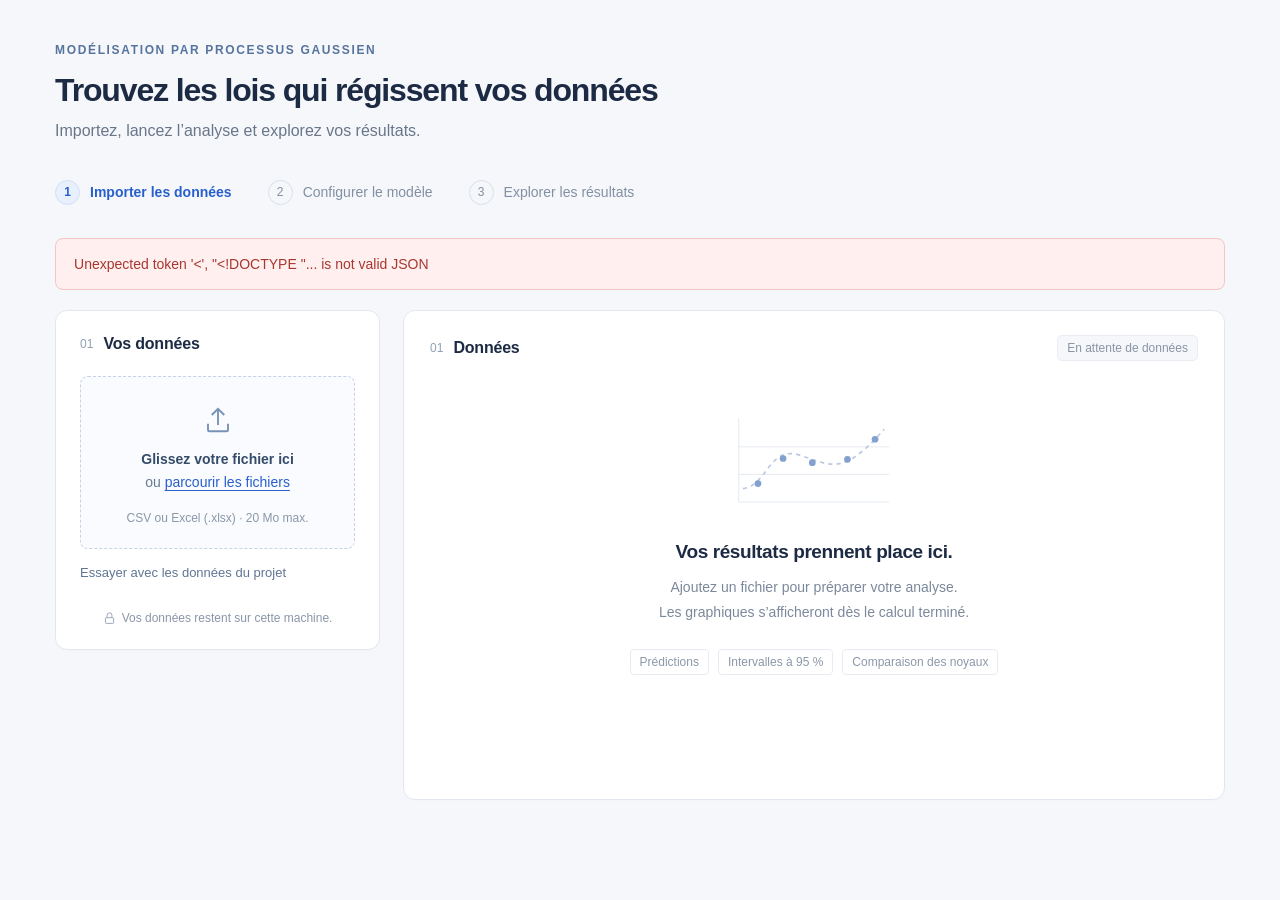
==== static/index.html @ 652231d1 "First Commit" ====
<!DOCTYPE html>
<html lang="fr">
<head>
  <meta charset="utf-8"><meta name="viewport" content="width=device-width,initial-scale=1">
  <title>Processus-Gaussiens</title>
  <meta name="description" content="Importez vos données et explorez les résultats de votre modèle par processus gaussien, en local.">
  <link rel="icon" type="image/svg+xml" href="/static/favicon.svg">
  <link rel="stylesheet" href="/static/style.css">
  <script src="/static/plotly.min.js" defer></script>
  <script src="/static/exploration.js" defer></script>
  <script src="/static/app.js" defer></script>
</head>
<body>
<main>
  <div class="page-heading"><div><p class="eyebrow">MODÉLISATION PAR PROCESSUS GAUSSIEN</p><h1>Trouvez les lois qui régissent vos données</h1><p class="intro">Importez, lancez l’analyse et explorez vos résultats.</p></div></div>
  <nav class="workflow-nav" aria-label="Étapes de l’analyse">
    <ol class="steps">
      <li class="active" id="step1"><button type="button" data-step="1" aria-current="step" aria-controls="dropzone"><span>1</span>Importer les données</button></li>
      <li id="step2"><button type="button" data-step="2" aria-controls="config" disabled><span>2</span>Configurer le modèle</button></li>
      <li id="step3"><button type="button" data-step="3" aria-controls="results" disabled><span>3</span>Explorer les résultats</button></li>
    </ol>
    <button id="new-model" class="secondary-button" type="button" hidden>Nouveau modèle</button>
  </nav>
  <div id="error" class="error" role="alert" hidden></div>
  <div class="workspace">
    <aside id="input-panel" class="panel input-panel">
      <div class="section-heading"><span class="section-number">01</span><h2>Vos données</h2></div>
      <label class="dropzone" id="dropzone" for="file-input"><svg width="30" height="30" viewBox="0 0 24 24" fill="none" stroke="currentColor" stroke-width="1.5" aria-hidden="true"><path d="M12 16V3m-5 5 5-5 5 5M4 15v5a1 1 0 0 0 1 1h14a1 1 0 0 0 1-1v-5"/></svg><strong>Glissez votre fichier ici</strong><span>ou <u>parcourir les fichiers</u></span><small>CSV ou Excel (.xlsx) · 20 Mo max.</small><input id="file-input" type="file" accept=".csv,.xlsx" aria-label="Choisir un fichier CSV ou Excel"></label>
      <button class="example-button" id="example">Essayer avec les données du projet</button>
      <div id="file-summary" class="file-summary" hidden><div class="file-icon">CSV</div><div><strong id="file-name"></strong><small id="file-meta"></small></div><button id="clear-file" class="icon-button" aria-label="Retirer le fichier">×</button></div>
      <div id="config" hidden>
        <div class="divider"></div><div class="section-heading"><span class="section-number">02</span><h2>Votre modèle</h2></div>
        <label class="field-label" for="target">Variable à prédire</label><select id="target"></select>
        <fieldset class="features-field"><legend>Variables d’entrée</legend><div id="features" class="features"></div></fieldset>
        <p id="data-note" class="note"></p>
        <details class="settings"><summary>Réglages de l’analyse <span>+</span></summary><div class="settings-body"><label class="field-label" for="quality">Recherche des noyaux</label><select id="quality"><option value="standard">Complète · paramètres du notebook</option><option value="quick">Rapide · première exploration</option></select><p class="note" id="quality-note">Validation croisée : 5 plis · 2 relances par pli, 10 à l’ajustement final.</p><label class="field-label" for="device">Calcul sur</label><select id="device"><option value="cpu">Processeur (CPU)</option><option value="cuda" disabled>Carte graphique (CUDA indisponible)</option></select><p class="note">80 % des configurations pour l’apprentissage, 20 % pour le test.</p></div></details>
      </div>
      <button id="run" class="primary-button" disabled><svg width="16" height="16" viewBox="0 0 16 16" aria-hidden="true"><path d="m5 3 8 5-8 5Z" fill="currentColor"/></svg>Lancer l’analyse</button>
      <p class="privacy"><svg width="13" height="13" viewBox="0 0 16 16" fill="none" stroke="currentColor" aria-hidden="true"><rect x="3" y="7" width="10" height="7" rx="1"/><path d="M5 7V4a3 3 0 0 1 6 0v3"/></svg>Vos données restent sur cette machine.</p>
    </aside>
    <section class="panel results-panel" aria-label="Espace de résultats">
      <div class="results-heading"><div class="section-heading"><span id="panel-number" class="section-number">01</span><h2 id="panel-title">Données</h2></div><span id="result-state" class="status-tag">En attente de données</span></div>
      <div id="empty" class="empty-state"><div class="empty-chart" aria-hidden="true"><svg viewBox="0 0 220 130" fill="none"><path d="M20 10v100h180M20 77h180M20 44h180" stroke="#dce3ed"/><path d="M25 94C54 91 56 42 93 54S144 80 194 23" stroke="#a9bdda" stroke-width="2" stroke-dasharray="5 5"/><circle cx="43" cy="88" r="4" fill="#648ac2"/><circle cx="73" cy="58" r="4" fill="#648ac2"/><circle cx="108" cy="63" r="4" fill="#648ac2"/><circle cx="150" cy="59" r="4" fill="#648ac2"/><circle cx="183" cy="35" r="4" fill="#648ac2"/></svg></div><h3>Vos résultats prennent place ici.</h3><p>Ajoutez un fichier pour préparer votre analyse.<br>Les graphiques s’afficheront dès le calcul terminé.</p><div class="empty-tags"><span>Prédictions</span><span>Intervalles à 95 %</span><span>Comparaison des noyaux</span></div></div>
      <div id="preview" hidden>
        <div class="preview-heading"><h3>Vos données</h3><span id="preview-count"></span></div>
        <div class="tabs" role="tablist" aria-label="Explorer les entrées">
          <button type="button" role="tab" id="input-table-tab" aria-controls="input-table-panel" aria-selected="true" data-input-tab="table">Tableau</button>
          <button type="button" role="tab" id="input-matrix-tab" aria-controls="input-matrix-panel" aria-selected="false" tabindex="-1" data-input-tab="matrix">Matrice des entrées</button>
        </div>
        <div id="input-table-panel" role="tabpanel" aria-labelledby="input-table-tab">
          <p class="note">Faites défiler pour consulter toutes les lignes.</p>
          <div id="data-scroll" class="table-scroll data-scroll" tabindex="0" role="region" aria-label="Toutes les lignes du fichier"><table id="preview-table"></table></div>
        </div>
        <div id="input-matrix-panel" role="tabpanel" aria-labelledby="input-matrix-tab" hidden>
          <p class="note">Chaque case trace la variable de la ligne en fonction de celle de la colonne. Sur la diagonale : distribution, moyenne et variance (division par N). Les valeurs manquantes sont ignorées par case.</p>
          <div id="input-matrix" class="matrix-scroll" tabindex="0" role="region" aria-label="Matrice des variables d’entrée"></div>
        </div>
      </div>
      <div id="progress-view" class="progress-view" hidden aria-live="polite"><h3 id="progress-title">Préparation de l’analyse…</h3><p id="progress-detail">Le calcul s’exécute sur votre machine.</p><progress id="progress" max="100" value="0"></progress><div class="progress-meta"><span id="progress-percent">0 %</span><span id="elapsed">0 s</span></div><p class="note">La recherche complète peut prendre plusieurs minutes.</p></div>
      <div id="results" hidden><div class="metrics" id="metrics"></div><div class="result-context"><span id="best-kernel"></span><a id="download" class="text-link">Exporter les prédictions (.csv)</a></div><section class="prediction-card" aria-labelledby="prediction-title">
          <h3 id="prediction-title">Prédire un nouveau point</h3>
          <p class="note">Saisissez vos entrées. Le modèle déjà entraîné calcule la valeur prédite et son intervalle à 95 %.</p>
          <form id="prediction-form"><div id="prediction-inputs" class="prediction-inputs"></div><button class="primary-button" id="predict-button" type="submit">Calculer la prédiction</button></form>
          <p id="prediction-error" class="error" role="alert" hidden></p>
          <div id="prediction-output" class="prediction-output" role="status" aria-live="polite" hidden></div>
        </section>
        <div class="tabs" role="tablist" aria-label="Graphiques"><button role="tab" id="tab-parity" aria-controls="chart-panel" aria-selected="true" data-tab="parity">Prédictions</button><button role="tab" id="tab-slices" aria-controls="chart-panel" aria-selected="false" tabindex="-1" data-tab="slices">Coupes 1D</button><button role="tab" id="tab-data" aria-controls="chart-panel" aria-selected="false" tabindex="-1" data-tab="data">Données</button><button role="tab" id="tab-matrix" aria-controls="chart-panel" aria-selected="false" tabindex="-1" data-tab="matrix">Matrice des entrées</button><button role="tab" id="tab-kernels" aria-controls="chart-panel" aria-selected="false" tabindex="-1" data-tab="kernels">Noyaux</button></div><div id="chart-panel" role="tabpanel" aria-labelledby="tab-parity"><div class="chart-heading"><div><h3 id="chart-title"></h3><p id="chart-description"></p></div><select id="slice-variable" aria-label="Variable de la coupe" hidden></select></div><div id="chart"></div><div id="result-matrix" class="matrix-scroll" tabindex="0" role="region" aria-label="Matrice des entrées du modèle" hidden></div><div id="kernel-table" class="table-scroll" hidden></div></div><details id="warnings" class="warnings" hidden><summary></summary><ul></ul></details><p id="analysis-info" class="analysis-info"></p></div>
    </section>
  </div>
</main>
</body>
</html>
---- static/style.css ----
:root{font-family:Inter,-apple-system,BlinkMacSystemFont,"Segoe UI",sans-serif;color:#1c2b43;background:#f5f7fa;font-size:16px;font-synthesis:none;--blue:#285fcd;--muted:#68768a;--border:#e2e7ef}*{box-sizing:border-box}body{margin:0}button,select,input{font:inherit}button,a,select,label.dropzone{ -webkit-tap-highlight-color:transparent}button{cursor:pointer}button:disabled{cursor:not-allowed}a{color:inherit}button:focus-visible,a:focus-visible,select:focus-visible,summary:focus-visible,.dropzone:focus-within{outline:3px solid #90b5ff;outline-offset:4px}[hidden]{display:none!important}main{max-width:1510px;padding:43px 4.3% 0;margin:0 auto}.page-heading{display:flex;align-items:center;justify-content:space-between}.eyebrow{font-size:11px;letter-spacing:1.65px;font-weight:700;color:#56749e;margin:0 0 13px}h1{font-size:32px;line-height:1.25;letter-spacing:-1.15px;font-weight:620;margin:0 0 12px}.intro{margin:0;color:var(--muted);font-size:15px}.steps{display:flex;list-style:none;padding:0;margin:32px 0 26px;gap:36px}.steps li{display:flex;align-items:center;gap:10px;font-size:14px;color:#8290a3}.steps button>span{border:1px solid #d9e0ea;border-radius:50%;width:25px;height:25px;display:grid;place-items:center;font-size:12px}.steps li.active{color:#285fcd;font-weight:600}.steps li.active button>span{background:#e8effd;border-color:#d2dff9}.steps li.done{color:#475a75}.steps li.done button>span{background:#e9eef5}.workspace{display:grid;grid-template-columns:325px minmax(0,1fr);gap:23px;align-items:start}.panel{background:white;border:1px solid var(--border);border-radius:12px;box-shadow:0 3px 7px #132a4b02}.input-panel{padding:24px}.section-heading{display:flex;align-items:center;gap:10px}.section-number{font-size:11px;color:#91a0b5;font-weight:500}.section-heading h2{font-size:16px;font-weight:650;margin:0;letter-spacing:-.2px}.dropzone{position:relative;border:1.5px dashed #c7d3e5;background:#f9fbfe;display:flex;flex-direction:column;align-items:center;text-align:center;border-radius:8px;margin-top:23px;padding:28px 12px 23px;cursor:pointer;color:#7891b5;transition:background .15s,border-color .15s}.dropzone:hover,.dropzone.dragover{background:#edf3ff;border-color:var(--blue)}.dropzone strong{font-size:14px;color:#344b6a;margin-top:16px;font-weight:600}.dropzone>span{font-size:14px;margin-top:7px;color:#657992}.dropzone u{color:#285fcd;text-underline-offset:3px}.dropzone small{font-size:12px;color:#8a97a9;margin-top:21px}.dropzone input{position:absolute;width:1px;height:1px;opacity:0}.dropzone.disabled{pointer-events:none;opacity:.6}.example-button{background:none;border:0;color:#607695;font-size:12px;width:100%;padding:16px 0;text-align:left}.example-button span{float:right}.example-button:hover{color:var(--blue)}.primary-button{width:100%;display:flex;justify-content:center;align-items:center;gap:10px;padding:13px 10px;border:0;border-radius:7px;background:var(--blue);color:#fff;font-size:14px;font-weight:600;margin-top:17px}.primary-button:hover:not(:disabled){background:#1f4faf}.primary-button:disabled{background:#e8edf5;color:#8797ae}.privacy{display:flex;align-items:center;justify-content:center;gap:6px;font-size:11px;color:#8a96a8;margin:15px -8px 0}.results-panel{min-height:490px;overflow:hidden;padding:24px 26px}.results-heading{display:flex;justify-content:space-between;align-items:center;gap:12px}.status-tag{font-size:12px;color:#8995a6;background:#f5f7fa;border:1px solid #e9edf3;padding:5px 9px;border-radius:5px}.empty-state{padding:49px 12px 48px;text-align:center}.empty-chart{width:184px;margin:0 auto 18px;opacity:.8}.empty-chart svg{width:100%;height:auto}.empty-state h3{font-size:19px;font-weight:550;letter-spacing:-.4px;margin:0 0 12px}.empty-state p{color:#7b889b;font-size:14px;line-height:1.8;margin:0}.empty-tags{display:flex;gap:9px;justify-content:center;flex-wrap:wrap;margin-top:24px}.empty-tags span{font-size:11px;border:1px solid #e8ecf2;border-radius:4px;padding:5px 9px;color:#8b98aa}.divider{height:1px;background:var(--border);margin:20px 0}.file-summary{display:flex;align-items:center;gap:10px;border:1px solid var(--border);border-radius:7px;padding:12px;margin-top:20px}.file-icon{background:#eef3fb;font-size:10px;font-weight:700;color:#5474a6;padding:10px 6px;border-radius:5px}.file-summary>div:nth-child(2){min-width:0;flex:1}.file-summary strong{font-size:13px;display:block;overflow-wrap:anywhere}.file-summary small{font-size:11px;color:var(--muted);display:block;margin-top:5px}.icon-button{background:none;border:0;color:#8190a4;padding:5px;font-size:20px}.field-label,legend{display:block;font-size:13px;font-weight:550;margin:20px 0 9px}select{background:#fff;border:1px solid #d7dfeb;border-radius:6px;padding:10px 30px 10px 11px;color:#344762;width:100%;font-size:14px;min-width:0}.features-field{border:0;padding:0;margin:0}.features{display:flex;flex-wrap:wrap;gap:8px}.features label{border:1px solid #dce3ee;border-radius:5px;padding:7px 9px;display:flex;gap:7px;align-items:center;font-size:13px;cursor:pointer;overflow-wrap:anywhere;max-width:100%}.features label:has(input:checked){background:#f0f5ff;border-color:#c7d9fc;color:#285fcd}.features input{accent-color:var(--blue);margin:0}.note{font-size:12px;color:var(--muted);line-height:1.6}.settings{border-top:1px solid var(--border);margin-top:19px;padding-top:16px}.settings summary{cursor:pointer;font-size:13px;color:#536780;list-style:none}.settings summary span{float:right}.settings[open] summary span{transform:rotate(45deg)}.settings-body .field-label{margin-top:14px}.settings-body select{font-size:12px}.error{padding:14px 18px;margin:0 0 20px;background:#fff0ef;border:1px solid #f1c6c2;border-radius:8px;color:#a8372f;font-size:14px;line-height:1.6}.preview-heading{display:flex;justify-content:space-between;align-items:center;margin:31px 0 16px;gap:12px}h3{font-size:16px;font-weight:600;margin:0}.preview-heading span{font-size:12px;color:var(--muted)}.table-scroll{overflow:auto;max-width:100%}table{border-collapse:collapse;width:100%;font-size:13px;text-align:right;white-space:nowrap}th{font-weight:550;color:#697c96;background:#f7f9fc}th,td{padding:13px 16px;border-bottom:1px solid #e9edf3}th:first-child,td:first-child{text-align:left}.ready-note{display:flex;gap:13px;margin-top:30px;background:#f6f9fd;padding:19px;border-radius:8px}.ready-note>span{color:#316bc8}.ready-note strong{font-size:14px;font-weight:550}.ready-note p{font-size:13px;color:var(--muted);margin:7px 0 0}.progress-view{max-width:480px;margin:65px auto;text-align:center}.progress-view h3{font-size:18px}.progress-view p{color:var(--muted);font-size:14px;line-height:1.7}progress{width:100%;height:7px;border:0;border-radius:8px;background:#e9eef8;margin-top:20px;overflow:hidden}progress::-webkit-progress-bar{background:#e9eef8}progress::-webkit-progress-value{background:var(--blue)}progress::-moz-progress-bar{background:var(--blue)}.progress-meta{display:flex;justify-content:space-between;font-size:12px;color:#7b8ba1;margin-top:8px}.metrics{display:grid;grid-template-columns:repeat(3,1fr);gap:12px;margin:25px 0 18px}.metric{padding:16px;border:1px solid var(--border);border-radius:8px}.metric-label{font-size:12px;color:#6d7d94}.metric-value{font-size:27px;letter-spacing:-1px;font-weight:550;margin:9px 0 5px}.metric-sub{font-size:11px;color:#94a0b0}.result-context{display:flex;justify-content:space-between;gap:12px;align-items:center;flex-wrap:wrap;font-size:12px;color:#6d7d94;margin-bottom:24px}.text-link{color:var(--blue);font-size:12px;text-decoration:none;cursor:pointer}.text-link:hover{text-decoration:underline}.tabs{display:flex;gap:25px;border-bottom:1px solid var(--border);overflow:auto}.tabs button{border:0;background:none;color:#7b899e;font-size:13px;white-space:nowrap;padding:13px 0;border-bottom:2px solid transparent}.tabs button[aria-selected=true]{color:var(--blue);border-bottom-color:var(--blue);font-weight:600}.chart-heading{display:flex;justify-content:space-between;align-items:start;gap:15px;margin-top:24px}.chart-heading h3{font-size:15px}.chart-heading p{font-size:12px;color:var(--muted);line-height:1.6;margin:8px 0 0}.chart-heading select{width:110px}.analysis-info{font-size:11px;line-height:1.7;color:#8390a3;padding-top:14px;border-top:1px solid #edf0f5;margin-bottom:0}#chart{height:390px;margin-top:10px;width:100%}.warnings{background:#fffbf0;color:#846922;border-radius:6px;margin:10px 0;padding:12px;font-size:12px;line-height:1.6}.warnings summary{cursor:pointer}.warnings li{overflow-wrap:anywhere}.busy .config-controls{pointer-events:none}@media(min-width:1500px){main{padding-top:55px}.workspace{grid-template-columns:350px minmax(0,1fr)}.results-panel{min-height:510px}}@media(max-width:1050px){.workspace{grid-template-columns:290px minmax(0,1fr);gap:16px}.input-panel{padding:20px}.results-panel{padding:22px 20px}.metrics{gap:7px}.metric{padding:12px}.metric-value{font-size:24px}.tabs{gap:18px}}@media(max-width:760px){main{padding:28px 20px 0}h1{font-size:27px}.eyebrow{font-size:10px}.workspace{grid-template-columns:1fr}.steps{gap:16px;justify-content:space-between;margin:26px 0 22px}.steps li{font-size:11px;gap:6px;line-height:1.5}.steps button>span{flex-shrink:0;width:22px;height:22px}.results-panel{min-height:430px}.empty-state{padding:30px 0}.dropzone{padding:23px 12px}.metrics{grid-template-columns:repeat(3,minmax(0,1fr))}.metric-value{font-size:20px}.metric-label,.metric-sub{font-size:10px}.result-context{line-height:1.7}.tabs{gap:23px}.results-heading{align-items:start}.status-tag{font-size:10px}.privacy{font-size:11px}.chart-heading{flex-wrap:wrap}#chart{height:340px}.table-scroll{margin-bottom:15px}}@media(prefers-reduced-motion:reduce){*{transition:none!important;scroll-behavior:auto!important}}
/* Readable controls at desktop and mobile sizes. */
.intro{font-size:1rem}.field-label,legend,.features label,.settings summary,.tabs button,table{font-size:.875rem}.settings-body select{font-size:.875rem}.example-button,.chart-heading p,.note,.ready-note p,.preview-heading span{font-size:.8125rem}.eyebrow,.section-number,.privacy,.empty-tags span,.file-summary small,.metric-sub,.analysis-info{font-size:.75rem}.metric-label{font-size:.8125rem}.progress-view{scroll-margin-top:24px}@media(max-width:760px){.steps li{font-size:.75rem}.metric-label,.metric-sub{font-size:.75rem}.metric{padding:10px 8px}.metric-value{font-size:20px}.tabs{gap:20px}.privacy{font-size:.75rem}}
@media(max-width:760px){.tabs{gap:8px;justify-content:space-between}.tabs button{font-size:13px}}

/* Each step keeps the selected file and results until the inputs change. */
main{padding-bottom:32px}
.steps button{display:flex;align-items:center;gap:10px;min-height:40px;border:0;border-radius:6px;padding:4px 0;background:none;color:inherit;font:inherit;text-align:left}
.steps button:not(:disabled):hover{color:var(--blue)}
.steps button:not(:disabled):hover>span{border-color:var(--blue)}
.steps button:disabled{cursor:default}
#dropzone,#config,#results{scroll-margin:24px}
@media(max-width:760px){.steps{gap:12px}.steps li{min-width:0}.steps button{gap:6px}.steps button>span{flex-shrink:0}}
/* Keep the browser from shifting the page when an analysis panel changes. */
body{overflow-anchor:none}
.data-scroll{height:390px;overscroll-behavior:contain;border:1px solid var(--border);border-radius:7px;overflow-anchor:none}
#preview-table{table-layout:fixed;width:100%;font-size:14px}
#preview-table th,#preview-table td{height:40px;padding:0 14px;line-height:20px;overflow:hidden;text-overflow:ellipsis;white-space:nowrap}
#preview-table th{position:sticky;top:0;z-index:1;background:#f1f5fb}
#preview-table .table-spacer{padding:0;border:0;line-height:0}
.matrix-scroll{max-height:660px;overflow:auto;overscroll-behavior:contain;margin-top:16px;overflow-anchor:none}
.matrix-grid{display:grid;gap:12px;padding:2px 2px 12px}
.matrix-cell{min-width:0;border:1px solid var(--border);border-radius:8px;background:white;overflow:hidden}
.matrix-cell h4{font-size:14px;font-weight:600;margin:14px 12px 0;overflow-wrap:anywhere}
.matrix-stats{font-size:12px;color:var(--muted);line-height:1.6;margin:6px 12px;min-height:40px}
.matrix-plot{height:200px;width:100%}
.prediction-card{border:1px solid var(--border);border-radius:9px;background:#f8faff;padding:20px;margin:8px 0 24px}
.prediction-card h3{font-size:16px}.prediction-card .note{margin:8px 0 16px}
.prediction-inputs{display:grid;grid-template-columns:repeat(auto-fit,minmax(140px,1fr));gap:14px}
.prediction-inputs label{display:block;font-size:14px;font-weight:550;margin:0 0 7px;overflow-wrap:anywhere}
.prediction-inputs input{width:100%;min-width:0;background:white;border:1px solid #d7dfeb;border-radius:6px;padding:10px 12px;font-size:16px;color:#344762}
.prediction-inputs small{display:block;font-size:12px;color:var(--muted);line-height:1.5;margin-top:6px}
.prediction-card .primary-button{width:auto;padding:11px 18px}
.prediction-output{margin-top:18px;padding-top:18px;border-top:1px solid #dce6f6}
.prediction-output strong{font-size:21px;font-weight:600;color:#245ccb}
.prediction-output p{font-size:14px;line-height:1.6;margin:8px 0 0}.prediction-output .extrapolation{color:#83651d}
.prediction-card .error{margin:15px 0 0}.tabs{gap:20px}input:focus-visible{outline:3px solid #90b5ff;outline-offset:2px}
@media(max-width:760px){.prediction-inputs{grid-template-columns:1fr}.prediction-card{padding:16px}.prediction-card .primary-button{width:100%}.matrix-scroll{max-height:580px}.tabs{gap:16px;justify-content:flex-start}}

/* The results use the full workspace; configuration remains available in its tab. */
.workspace.results-mode{grid-template-columns:minmax(0,1fr)}
.workflow-nav{display:flex;align-items:center;justify-content:space-between;gap:24px;margin:32px 0 26px}
.workflow-nav .steps{margin:0;flex-wrap:wrap}
.secondary-button{border:1px solid #c8d6ea;border-radius:7px;background:white;color:#365782;padding:11px 16px;font-size:14px;font-weight:550;white-space:nowrap}
.secondary-button:hover:not(:disabled){background:#edf3ff;border-color:#9bb7df}
.secondary-button:disabled{opacity:.55}
.matrix-grid{gap:16px}
.matrix-plot{height:290px}
.matrix-cell h4{font-size:15px;margin:16px 16px 0}
.matrix-stats{font-size:13px;margin:8px 16px;min-height:42px}
#result-matrix{max-height:none;overscroll-behavior:auto}
#input-matrix{max-height:820px}
@media(max-width:760px){.workflow-nav{align-items:flex-start;gap:14px;flex-wrap:wrap;margin:26px 0 22px}.workflow-nav .steps{gap:12px;flex:1}.secondary-button{font-size:13px}.workspace.results-mode .results-panel{padding:22px 16px}}

/* After training, show a pair of explicit view buttons instead of numbered steps. */
.workflow-nav.model-navigation .steps{gap:6px;padding:6px;border:1px solid #d5dfed;border-radius:12px;background:#eaf0f8}
.model-navigation .steps li{color:#405a7b;font-weight:550}
.model-navigation .steps button{justify-content:center;min-height:44px;padding:11px 20px;background:#fff;border:1px solid #c8d6e8;border-radius:7px;font-size:14px;font-weight:550}
.model-navigation .steps button:not(:disabled):hover{background:#f3f7ff;border-color:#91afd9;color:#245ccb}
.model-navigation .steps button[aria-pressed=true]{background:#285fcd;border-color:#285fcd;color:#fff;box-shadow:0 2px 4px #214caa20}
.model-navigation .steps button[aria-pressed=true]:not(:disabled):hover{background:#214fae;border-color:#214fae;color:#fff}
.model-navigation .steps button:disabled{opacity:.6;cursor:not-allowed}
.model-navigation .steps button:focus-visible{outline-offset:2px}
@media(max-width:760px){.workflow-nav.model-navigation .steps{display:grid;grid-template-columns:1fr 1fr;flex:1 0 100%;gap:6px}.model-navigation .steps li{display:block}.model-navigation .steps button{width:100%;height:100%;padding:11px 10px;font-size:14px}}
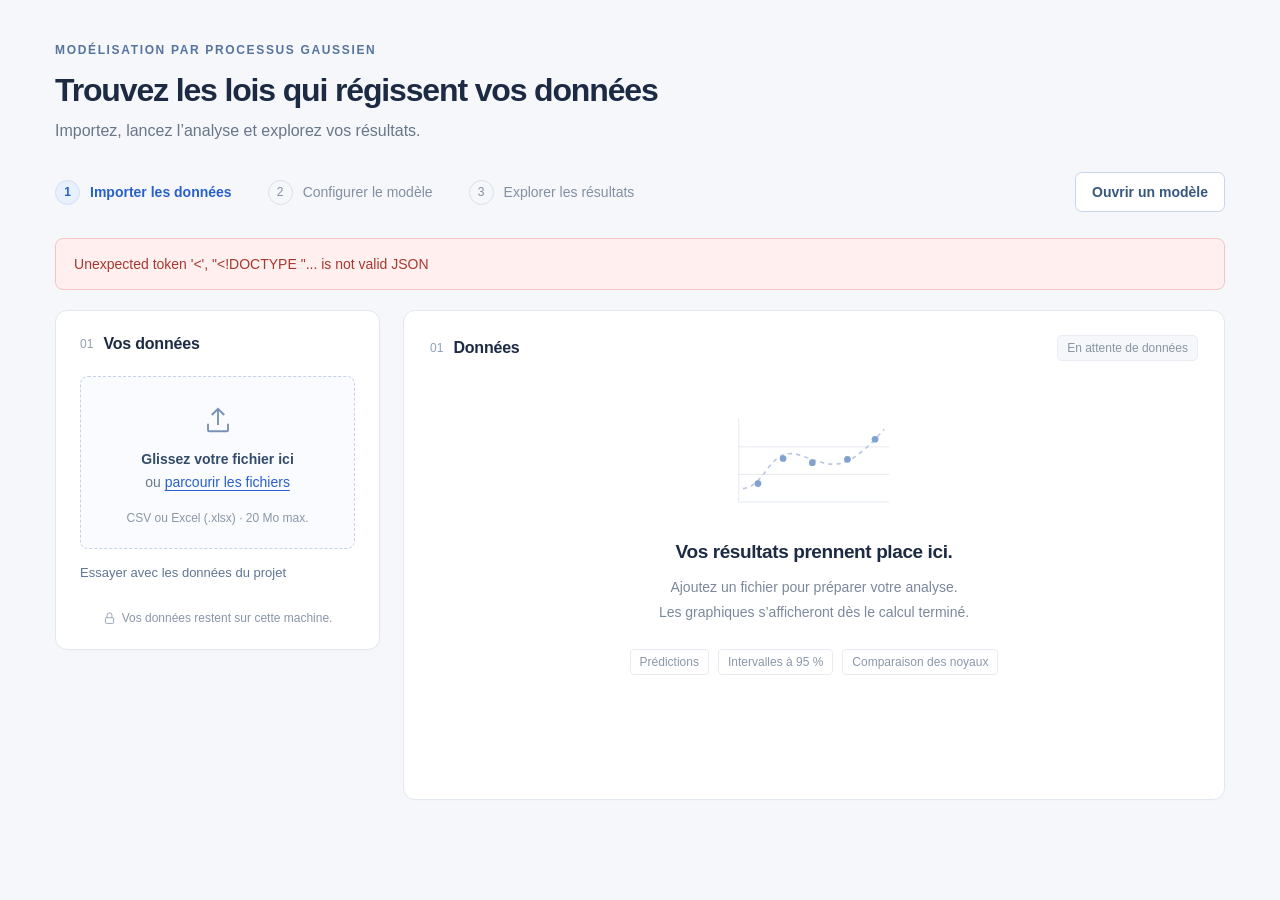
==== commit 63458f29: "." ====
--- a/static/index.html
+++ b/static/index.html
@@ -9,6 +9,7 @@
   <script src="/static/plotly.min.js" defer></script>
   <script src="/static/exploration.js" defer></script>
   <script src="/static/app.js" defer></script>
+  <script src="/static/transfers.js" defer></script>
 </head>
 <body>
 <main>
@@ -19,8 +20,9 @@
       <li id="step2"><button type="button" data-step="2" aria-controls="config" disabled><span>2</span>Configurer le modèle</button></li>
       <li id="step3"><button type="button" data-step="3" aria-controls="results" disabled><span>3</span>Explorer les résultats</button></li>
     </ol>
-    <button id="new-model" class="secondary-button" type="button" hidden>Nouveau modèle</button>
+    <div class="model-actions"><button id="open-model" class="secondary-button" type="button">Ouvrir un modèle</button><input id="model-input" type="file" accept=".gpmodel" hidden aria-label="Choisir un modèle sauvegardé"><button id="save-model" class="secondary-button" type="button" hidden>Sauvegarder le modèle</button><button id="new-model" class="secondary-button" type="button" hidden>Nouveau modèle</button></div>
   </nav>
+  <p id="transfer-status" class="transfer-status" role="status" aria-live="polite" hidden></p>
   <div id="error" class="error" role="alert" hidden></div>
   <div class="workspace">
     <aside id="input-panel" class="panel input-panel">
@@ -53,6 +55,7 @@
         </div>
         <div id="input-matrix-panel" role="tabpanel" aria-labelledby="input-matrix-tab" hidden>
           <p class="note">Chaque case trace la variable de la ligne en fonction de celle de la colonne. Sur la diagonale : distribution, moyenne et variance (division par N). Les valeurs manquantes sont ignorées par case.</p>
+          <button id="input-matrix-pdf" class="secondary-button" type="button">Exporter la matrice en PDF</button>
           <div id="input-matrix" class="matrix-scroll" tabindex="0" role="region" aria-label="Matrice des variables d’entrée"></div>
         </div>
       </div>
@@ -64,7 +67,7 @@
           <p id="prediction-error" class="error" role="alert" hidden></p>
           <div id="prediction-output" class="prediction-output" role="status" aria-live="polite" hidden></div>
         </section>
-        <div class="tabs" role="tablist" aria-label="Graphiques"><button role="tab" id="tab-parity" aria-controls="chart-panel" aria-selected="true" data-tab="parity">Prédictions</button><button role="tab" id="tab-slices" aria-controls="chart-panel" aria-selected="false" tabindex="-1" data-tab="slices">Coupes 1D</button><button role="tab" id="tab-data" aria-controls="chart-panel" aria-selected="false" tabindex="-1" data-tab="data">Données</button><button role="tab" id="tab-matrix" aria-controls="chart-panel" aria-selected="false" tabindex="-1" data-tab="matrix">Matrice des entrées</button><button role="tab" id="tab-kernels" aria-controls="chart-panel" aria-selected="false" tabindex="-1" data-tab="kernels">Noyaux</button></div><div id="chart-panel" role="tabpanel" aria-labelledby="tab-parity"><div class="chart-heading"><div><h3 id="chart-title"></h3><p id="chart-description"></p></div><select id="slice-variable" aria-label="Variable de la coupe" hidden></select></div><div id="chart"></div><div id="result-matrix" class="matrix-scroll" tabindex="0" role="region" aria-label="Matrice des entrées du modèle" hidden></div><div id="kernel-table" class="table-scroll" hidden></div></div><details id="warnings" class="warnings" hidden><summary></summary><ul></ul></details><p id="analysis-info" class="analysis-info"></p></div>
+        <div class="tabs" role="tablist" aria-label="Graphiques"><button role="tab" id="tab-parity" aria-controls="chart-panel" aria-selected="true" data-tab="parity">Prédictions</button><button role="tab" id="tab-slices" aria-controls="chart-panel" aria-selected="false" tabindex="-1" data-tab="slices">Coupes 1D</button><button role="tab" id="tab-data" aria-controls="chart-panel" aria-selected="false" tabindex="-1" data-tab="data">Données</button><button role="tab" id="tab-matrix" aria-controls="chart-panel" aria-selected="false" tabindex="-1" data-tab="matrix">Matrice des entrées</button><button role="tab" id="tab-kernels" aria-controls="chart-panel" aria-selected="false" tabindex="-1" data-tab="kernels">Noyaux</button></div><div id="chart-panel" role="tabpanel" aria-labelledby="tab-parity"><div class="chart-heading"><div><h3 id="chart-title"></h3><p id="chart-description"></p></div><div class="chart-actions"><select id="slice-variable" aria-label="Variable de la coupe" hidden></select><button id="export-pdf" class="secondary-button" type="button">Exporter en PDF</button></div></div><div id="chart"></div><div id="result-matrix" class="matrix-scroll" tabindex="0" role="region" aria-label="Matrice des entrées du modèle" hidden></div><div id="kernel-table" class="table-scroll" hidden></div></div><details id="warnings" class="warnings" hidden><summary></summary><ul></ul></details><p id="analysis-info" class="analysis-info"></p></div>
     </section>
   </div>
 </main>
--- a/static/style.css
+++ b/static/style.css
@@ -53,6 +53,10 @@
 @media(max-width:760px){.workflow-nav{align-items:flex-start;gap:14px;flex-wrap:wrap;margin:26px 0 22px}.workflow-nav .steps{gap:12px;flex:1}.secondary-button{font-size:13px}.workspace.results-mode .results-panel{padding:22px 16px}}
 
 /* After training, show a pair of explicit view buttons instead of numbered steps. */
+.model-actions,.chart-actions{display:flex;align-items:center;gap:10px;flex-wrap:wrap}
+.workflow-nav{flex-wrap:wrap}.chart-actions{justify-content:flex-end}
+.transfer-status{color:#365782;font-size:14px;line-height:1.5;margin:0 0 18px}
+@media(max-width:760px){.model-actions{width:100%}.model-actions button{flex:1}.chart-actions{justify-content:flex-start}}
 .workflow-nav.model-navigation .steps{gap:6px;padding:6px;border:1px solid #d5dfed;border-radius:12px;background:#eaf0f8}
 .model-navigation .steps li{color:#405a7b;font-weight:550}
 .model-navigation .steps button{justify-content:center;min-height:44px;padding:11px 20px;background:#fff;border:1px solid #c8d6e8;border-radius:7px;font-size:14px;font-weight:550}
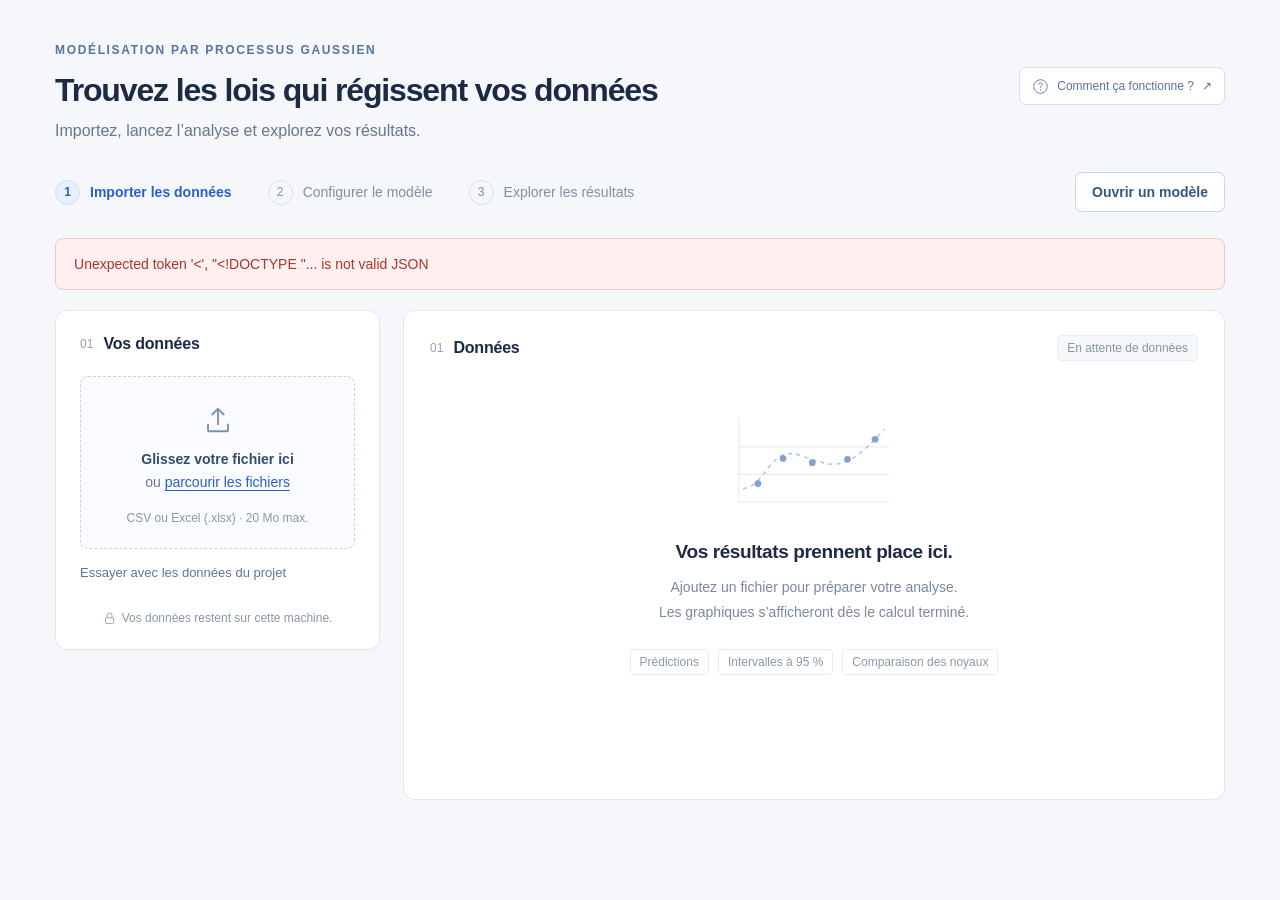
==== commit 8228a451: "- Added "How it works page" - Added Missing Data Prediction - Added Fill Excel documents" ====
--- a/static/index.html
+++ b/static/index.html
@@ -8,12 +8,13 @@
   <link rel="stylesheet" href="/static/style.css">
   <script src="/static/plotly.min.js" defer></script>
   <script src="/static/exploration.js" defer></script>
+  <script src="/static/research.js" defer></script>
   <script src="/static/app.js" defer></script>
   <script src="/static/transfers.js" defer></script>
 </head>
 <body>
 <main>
-  <div class="page-heading"><div><p class="eyebrow">MODÉLISATION PAR PROCESSUS GAUSSIEN</p><h1>Trouvez les lois qui régissent vos données</h1><p class="intro">Importez, lancez l’analyse et explorez vos résultats.</p></div></div>
+  <div class="page-heading"><div><p class="eyebrow">MODÉLISATION PAR PROCESSUS GAUSSIEN</p><h1>Trouvez les lois qui régissent vos données</h1><p class="intro">Importez, lancez l’analyse et explorez vos résultats.</p></div><a class="help-link" href="/static/fonctionnement.html" target="_blank" rel="noopener" aria-label="Comment ça fonctionne ? (nouvel onglet)"><svg width="17" height="17" viewBox="0 0 20 20" fill="none" aria-hidden="true"><circle cx="10" cy="10" r="8" stroke="currentColor"/><path d="M8 7.5a2 2 0 1 1 3 1.7c-.9.5-1 1-1 1.8" stroke="currentColor" stroke-linecap="round"/><circle cx="10" cy="14" r=".8" fill="currentColor"/></svg>Comment ça fonctionne ?<span aria-hidden="true">↗</span></a></div>
   <nav class="workflow-nav" aria-label="Étapes de l’analyse">
     <ol class="steps">
       <li class="active" id="step1"><button type="button" data-step="1" aria-current="step" aria-controls="dropzone"><span>1</span>Importer les données</button></li>
@@ -35,7 +36,7 @@
         <label class="field-label" for="target">Variable à prédire</label><select id="target"></select>
         <fieldset class="features-field"><legend>Variables d’entrée</legend><div id="features" class="features"></div></fieldset>
         <p id="data-note" class="note"></p>
-        <details class="settings"><summary>Réglages de l’analyse <span>+</span></summary><div class="settings-body"><label class="field-label" for="quality">Recherche des noyaux</label><select id="quality"><option value="standard">Complète · paramètres du notebook</option><option value="quick">Rapide · première exploration</option></select><p class="note" id="quality-note">Validation croisée : 5 plis · 2 relances par pli, 10 à l’ajustement final.</p><label class="field-label" for="device">Calcul sur</label><select id="device"><option value="cpu">Processeur (CPU)</option><option value="cuda" disabled>Carte graphique (CUDA indisponible)</option></select><p class="note">80 % des configurations pour l’apprentissage, 20 % pour le test.</p></div></details>
+        <details class="settings"><summary>Réglages de l’analyse <span>+</span></summary><div class="settings-body"><label class="field-label" for="quality">Recherche des noyaux</label><select id="quality"><option value="standard">Complète · paramètres du notebook</option><option value="quick">Rapide · première exploration</option></select><p class="note" id="quality-note">Validation croisée : 5 plis · 2 relances par pli, 10 à l’ajustement final.</p><label class="field-label" for="kernel-search">Familles de noyaux</label><select id="kernel-search"><option value="base">Simple · 4 noyaux</option><option value="extended">Élargie · 8 noyaux (CPU)</option></select><p class="note">La recherche élargie teste aussi une tendance linéaire, une réponse quadratique, une tendance avec Matérn et deux échelles RBF. Elle prend plus de temps.</p><label class="field-label">Bornes des longueurs de corrélation</label><div class="control-grid"><label>Minimum<input id="length-min" type="number" value="0.01" min="1e-12" step="any"></label><label>Maximum<input id="length-max" type="number" value="1000" min="1e-12" step="any"></label></div><p class="note">Dans l’espace des entrées standardisées. Modifier les bornes nécessite un nouvel entraînement.</p><label class="field-label" for="device">Calcul sur</label><select id="device"><option value="cpu">Processeur (CPU)</option><option value="cuda" disabled>Carte graphique (CUDA indisponible)</option></select><p class="note">80 % des configurations pour l’apprentissage, 20 % pour le test.</p></div></details>
       </div>
       <button id="run" class="primary-button" disabled><svg width="16" height="16" viewBox="0 0 16 16" aria-hidden="true"><path d="m5 3 8 5-8 5Z" fill="currentColor"/></svg>Lancer l’analyse</button>
       <p class="privacy"><svg width="13" height="13" viewBox="0 0 16 16" fill="none" stroke="currentColor" aria-hidden="true"><rect x="3" y="7" width="10" height="7" rx="1"/><path d="M5 7V4a3 3 0 0 1 6 0v3"/></svg>Vos données restent sur cette machine.</p>
@@ -67,7 +68,7 @@
           <p id="prediction-error" class="error" role="alert" hidden></p>
           <div id="prediction-output" class="prediction-output" role="status" aria-live="polite" hidden></div>
         </section>
-        <div class="tabs" role="tablist" aria-label="Graphiques"><button role="tab" id="tab-parity" aria-controls="chart-panel" aria-selected="true" data-tab="parity">Prédictions</button><button role="tab" id="tab-slices" aria-controls="chart-panel" aria-selected="false" tabindex="-1" data-tab="slices">Coupes 1D</button><button role="tab" id="tab-data" aria-controls="chart-panel" aria-selected="false" tabindex="-1" data-tab="data">Données</button><button role="tab" id="tab-matrix" aria-controls="chart-panel" aria-selected="false" tabindex="-1" data-tab="matrix">Matrice des entrées</button><button role="tab" id="tab-kernels" aria-controls="chart-panel" aria-selected="false" tabindex="-1" data-tab="kernels">Noyaux</button></div><div id="chart-panel" role="tabpanel" aria-labelledby="tab-parity"><div class="chart-heading"><div><h3 id="chart-title"></h3><p id="chart-description"></p></div><div class="chart-actions"><select id="slice-variable" aria-label="Variable de la coupe" hidden></select><button id="export-pdf" class="secondary-button" type="button">Exporter en PDF</button></div></div><div id="chart"></div><div id="result-matrix" class="matrix-scroll" tabindex="0" role="region" aria-label="Matrice des entrées du modèle" hidden></div><div id="kernel-table" class="table-scroll" hidden></div></div><details id="warnings" class="warnings" hidden><summary></summary><ul></ul></details><p id="analysis-info" class="analysis-info"></p></div>
+        <details class="excel-card" id="excel-card"><summary>Prédire depuis un fichier Excel</summary><p class="note">Choisissez les colonnes correspondant aux entrées du modèle et celle où écrire les prédictions. Vous téléchargerez une copie complétée, avec les autres feuilles et la présentation conservées.</p><button id="excel-choose" class="secondary-button" type="button">Choisir un classeur Excel</button><input id="excel-file" type="file" accept=".xlsx" hidden><p id="excel-filename" class="note"></p><div id="excel-settings" hidden><div class="control-grid"><label>Feuille<select id="excel-sheet"></select></label><label>Ligne des titres<input id="excel-header" type="number" min="1" value="1"></label></div><button id="excel-inspect" class="secondary-button" type="button">Lire les colonnes</button><div id="excel-mapping-panel" hidden><div id="excel-mapping" class="control-grid"></div><div class="control-grid"><label>Colonne de sortie<select id="excel-output"></select></label><label id="excel-output-name-label">Nom de la nouvelle colonne<input id="excel-output-name" type="text" value="Prédiction" maxlength="200"></label><label>Première ligne à prédire<input id="excel-first" type="number" min="2"></label><label>Dernière ligne à prédire<input id="excel-last" type="number" min="2"></label></div><label class="check-label"><input id="excel-overwrite" type="checkbox">Remplacer les valeurs déjà présentes dans la colonne de sortie</label><p class="note">Les lignes dont une entrée est vide ou non numérique sont conservées sans nouvelle prédiction. Pour une formule d’entrée, le fichier doit contenir sa valeur calculée par Excel.</p><button id="excel-predict" class="primary-button" type="button">Prédire et télécharger le classeur</button></div></div><p id="excel-message" class="note" role="status" aria-live="polite"></p></details><div class="tabs" role="tablist" aria-label="Graphiques"><button role="tab" id="tab-parity" aria-controls="chart-panel" aria-selected="true" data-tab="parity">Prédictions</button><button role="tab" id="tab-slices" aria-controls="chart-panel" aria-selected="false" tabindex="-1" data-tab="slices">Coupes 1D</button><button role="tab" id="tab-data" aria-controls="chart-panel" aria-selected="false" tabindex="-1" data-tab="data">Données</button><button role="tab" id="tab-matrix" aria-controls="chart-panel" aria-selected="false" tabindex="-1" data-tab="matrix">Matrice des entrées</button><button role="tab" id="tab-kernels" aria-controls="chart-panel" aria-selected="false" tabindex="-1" data-tab="kernels">Noyaux</button><button role="tab" id="tab-coverage" aria-controls="chart-panel" aria-selected="false" tabindex="-1" data-tab="coverage">Données à compléter</button></div><div id="chart-panel" role="tabpanel" aria-labelledby="tab-parity"><div class="chart-heading" id="chart-heading"><div><h3 id="chart-title"></h3><p id="chart-description"></p></div><div class="chart-actions"><select id="slice-variable" aria-label="Variable de la coupe" hidden></select><button id="export-pdf" class="secondary-button" type="button">Exporter en PDF</button></div></div><div id="chart"></div><div id="result-matrix" class="matrix-scroll" tabindex="0" role="region" aria-label="Matrice des entrées du modèle" hidden></div><div id="kernel-table" class="table-scroll" hidden></div><section id="kernel-diagnostics" hidden><h3>Paramètres appris et bornes</h3><p class="note">Le diagnostic concerne le modèle final. Une borne atteinte n’est pas une preuve de mauvaise prédiction. Comparez les réglages par validation croisée.</p><div id="bounds-table" class="table-scroll"></div><p id="bounds-note" class="note"></p></section><section id="coverage-view" class="coverage-view" hidden><div class="chart-heading"><h3>Où compléter les données ?</h3><button id="coverage-pdf" type="button" class="secondary-button">Exporter les graphiques en PDF</button></div><p class="note">Une plage de sortie rare ne signifie pas forcément qu’il manque des entrées. Consultez la distribution puis recherchez de nouvelles configurations dans un domaine que vous jugez réalisable.</p><div id="target-distribution" class="research-chart"></div><p id="rare-ranges" class="note"></p><form id="coverage-form"><details class="domain-settings" open><summary>Domaine des nouvelles simulations</summary><div id="coverage-domain" class="domain-grid"></div><p class="note">Les bornes définissent une boîte, sans contraintes entre les variables. Vérifiez la faisabilité physique des configurations avant de demander les calculs. Les cases « Entiers » sont précochées si les valeurs importées sont toutes entières.</p></details><div class="control-grid"><label>Nombre de nouvelles simulations<input id="coverage-count" type="number" value="10" min="1" max="30"></label></div><label class="check-label"><input id="coverage-focus" type="checkbox">Cibler une plage de sortie prédite</label><div id="coverage-focus-fields" class="control-grid" hidden><label>Sortie prédite minimale<input id="coverage-ymin" type="text" inputmode="decimal"></label><label>Sortie prédite maximale<input id="coverage-ymax" type="text" inputmode="decimal"></label></div><button id="coverage-propose" type="submit" class="primary-button">Proposer de nouvelles simulations</button></form><p id="coverage-message" class="note" role="status" aria-live="polite"></p><div id="coverage-results" hidden><div class="control-grid"><label>Axe horizontal<select id="coverage-x"></select></label><label>Axe vertical<select id="coverage-y"></select></label></div><div id="coverage-chart" class="research-chart"></div><div id="suggestions-table" class="table-scroll"></div><p class="note">Priorité : distance aux observations et incertitude du modèle, puis diversification du lot. L’incertitude de la fonction exclut le bruit d’observation. La distance est calculée après standardisation de chaque entrée. Les sorties affichées sont des estimations à vérifier.</p><button id="coverage-download" type="button" class="secondary-button">Exporter les configurations (.csv)</button><p class="note">Le fichier contient les entrées proposées et une colonne cible vide, à remplir après les simulations Dassault.</p></div></section></div><details id="warnings" class="warnings" hidden><summary></summary><ul></ul></details><p id="analysis-info" class="analysis-info"></p></div>
     </section>
   </div>
 </main>
--- a/static/style.css
+++ b/static/style.css
@@ -26,6 +26,10 @@
 .matrix-plot{height:200px;width:100%}
 .prediction-card{border:1px solid var(--border);border-radius:9px;background:#f8faff;padding:20px;margin:8px 0 24px}
 .prediction-card h3{font-size:16px}.prediction-card .note{margin:8px 0 16px}
+.help-link{display:inline-flex;align-items:center;justify-content:center;gap:8px;flex-shrink:0;border:1px solid #d5dfed;border-radius:7px;background:#fff;padding:9px 12px;font-size:12px;font-weight:500;color:#58749c;text-decoration:none;white-space:nowrap;line-height:1.5}
+.help-link:hover{color:#285fcd;background:#f2f6fe;border-color:#a9bfdf}
+.page-heading{gap:25px;align-items:flex-start}.page-heading>.help-link{margin-top:24px}
+@media(max-width:900px){.page-heading{flex-wrap:wrap;gap:14px}.page-heading>.help-link{margin-top:0}}
 .prediction-inputs{display:grid;grid-template-columns:repeat(auto-fit,minmax(140px,1fr));gap:14px}
 .prediction-inputs label{display:block;font-size:14px;font-weight:550;margin:0 0 7px;overflow-wrap:anywhere}
 .prediction-inputs input{width:100%;min-width:0;background:white;border:1px solid #d7dfeb;border-radius:6px;padding:10px 12px;font-size:16px;color:#344762}
@@ -56,6 +60,21 @@
 .model-actions,.chart-actions{display:flex;align-items:center;gap:10px;flex-wrap:wrap}
 .workflow-nav{flex-wrap:wrap}.chart-actions{justify-content:flex-end}
 .transfer-status{color:#365782;font-size:14px;line-height:1.5;margin:0 0 18px}
+.excel-card{padding:20px;border:1px solid var(--border);border-radius:9px;margin:0 0 24px;background:#fff}
+.excel-card summary,.domain-settings summary{cursor:pointer;font-size:16px;font-weight:600;color:#253f62}
+.control-grid{display:grid;grid-template-columns:repeat(auto-fit,minmax(180px,1fr));gap:14px;margin:16px 0}
+.control-grid label,.domain-grid label{display:block;color:#405a7b;font-size:14px;line-height:1.5}
+.control-grid input:not([type=checkbox]),.domain-grid input:not([type=checkbox]){width:100%;padding:9px 11px;margin-top:6px;border:1px solid #d7dfeb;border-radius:6px;background:white;font-size:15px;color:#344762}
+.control-grid select{margin-top:6px}
+.check-label{display:flex!important;align-items:center;gap:9px;font-size:14px;margin:16px 0;line-height:1.5}
+.check-label input{width:16px;height:16px;flex-shrink:0}
+.excel-card .primary-button,.coverage-view .primary-button{width:auto;padding:11px 18px}
+.coverage-view{margin-top:24px}.research-chart{height:360px;width:100%;margin:18px 0}#target-distribution{height:280px}
+.domain-grid{display:grid;grid-template-columns:repeat(auto-fit,minmax(190px,1fr));gap:16px;margin-top:16px}
+.domain-grid fieldset{border:1px solid var(--border);border-radius:8px;padding:14px;min-width:0}.domain-grid legend{font-weight:600;padding:0 6px}
+#kernel-diagnostics{margin:24px 0}#bounds-table{max-height:340px;overflow:auto}#bounds-table td{white-space:normal}
+.coverage-view .table-scroll{max-height:440px;overflow:auto}.coverage-view table{white-space:nowrap}
+@media(max-width:760px){.control-grid,.domain-grid{grid-template-columns:1fr}.excel-card{padding:16px}.excel-card .primary-button,.coverage-view .primary-button{width:100%}}
 @media(max-width:760px){.model-actions{width:100%}.model-actions button{flex:1}.chart-actions{justify-content:flex-start}}
 .workflow-nav.model-navigation .steps{gap:6px;padding:6px;border:1px solid #d5dfed;border-radius:12px;background:#eaf0f8}
 .model-navigation .steps li{color:#405a7b;font-weight:550}
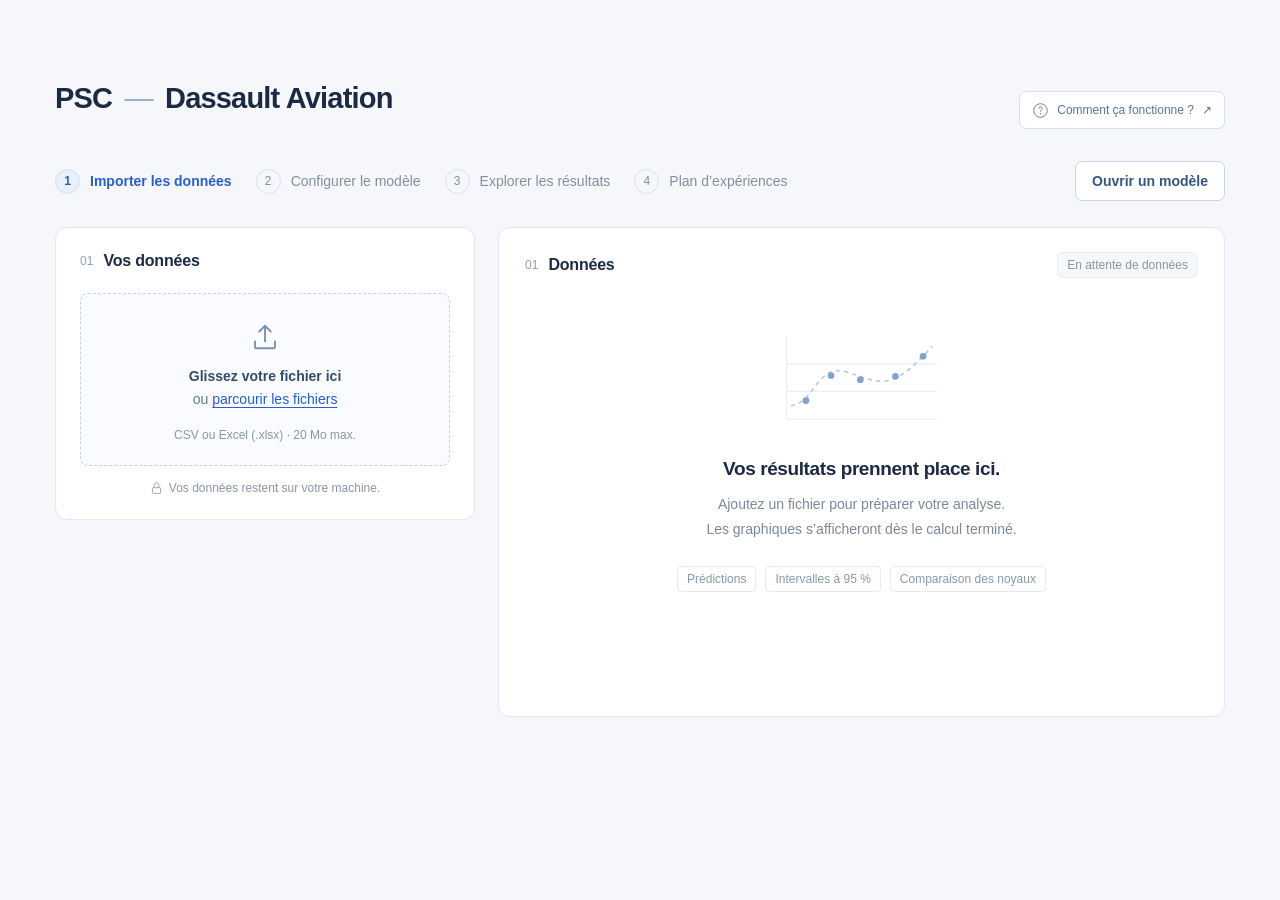
==== commit 4feffff9: "Upgraded the website" ====
--- a/static/index.html
+++ b/static/index.html
@@ -5,23 +5,28 @@
   <title>Processus-Gaussiens</title>
   <meta name="description" content="Importez vos données et explorez les résultats de votre modèle par processus gaussien, en local.">
   <link rel="icon" type="image/svg+xml" href="/static/favicon.svg">
+  <link rel="stylesheet" href="/static/vendor/katex/katex.min.css">
   <link rel="stylesheet" href="/static/style.css">
+  <script src="/static/vendor/katex/katex.min.js" defer></script>
+  <script src="/static/kernel-math.js" defer></script>
   <script src="/static/plotly.min.js" defer></script>
   <script src="/static/exploration.js" defer></script>
+  <script src="/static/app.js" defer></script>
   <script src="/static/research.js" defer></script>
-  <script src="/static/app.js" defer></script>
   <script src="/static/transfers.js" defer></script>
 </head>
 <body>
 <main>
-  <div class="page-heading"><div><p class="eyebrow">MODÉLISATION PAR PROCESSUS GAUSSIEN</p><h1>Trouvez les lois qui régissent vos données</h1><p class="intro">Importez, lancez l’analyse et explorez vos résultats.</p></div><a class="help-link" href="/static/fonctionnement.html" target="_blank" rel="noopener" aria-label="Comment ça fonctionne ? (nouvel onglet)"><svg width="17" height="17" viewBox="0 0 20 20" fill="none" aria-hidden="true"><circle cx="10" cy="10" r="8" stroke="currentColor"/><path d="M8 7.5a2 2 0 1 1 3 1.7c-.9.5-1 1-1 1.8" stroke="currentColor" stroke-linecap="round"/><circle cx="10" cy="14" r=".8" fill="currentColor"/></svg>Comment ça fonctionne ?<span aria-hidden="true">↗</span></a></div>
+  <div class="page-heading"><h1>PSC <span class="brand-separator">—</span> Dassault Aviation</h1><a class="help-link" href="/static/fonctionnement.html" target="_blank" rel="noopener" aria-label="Comment ça fonctionne ? (nouvel onglet)"><svg width="17" height="17" viewBox="0 0 20 20" fill="none" aria-hidden="true"><circle cx="10" cy="10" r="8" stroke="currentColor"/><path d="M8 7.5a2 2 0 1 1 3 1.7c-.9.5-1 1-1 1.8" stroke="currentColor" stroke-linecap="round"/><circle cx="10" cy="14" r=".8" fill="currentColor"/></svg>Comment ça fonctionne ?<span aria-hidden="true">↗</span></a></div>
   <nav class="workflow-nav" aria-label="Étapes de l’analyse">
     <ol class="steps">
       <li class="active" id="step1"><button type="button" data-step="1" aria-current="step" aria-controls="dropzone"><span>1</span>Importer les données</button></li>
       <li id="step2"><button type="button" data-step="2" aria-controls="config" disabled><span>2</span>Configurer le modèle</button></li>
       <li id="step3"><button type="button" data-step="3" aria-controls="results" disabled><span>3</span>Explorer les résultats</button></li>
+      <li id="step5" hidden><button type="button" data-step="5" aria-controls="predictions-view" disabled><span>5</span>Prédire</button></li>
+      <li id="step4"><button type="button" data-step="4" aria-controls="planner" disabled><span>4</span>Plan d’expériences</button></li>
     </ol>
-    <div class="model-actions"><button id="open-model" class="secondary-button" type="button">Ouvrir un modèle</button><input id="model-input" type="file" accept=".gpmodel" hidden aria-label="Choisir un modèle sauvegardé"><button id="save-model" class="secondary-button" type="button" hidden>Sauvegarder le modèle</button><button id="new-model" class="secondary-button" type="button" hidden>Nouveau modèle</button></div>
+    <div class="model-actions"><button id="open-model" class="secondary-button" type="button">Ouvrir un modèle</button><input id="model-input" type="file" accept=".gpmodel" hidden aria-label="Choisir un modèle sauvegardé"><button id="save-model" class="secondary-button" type="button" hidden>Sauvegarder le modèle</button><button id="report-pdf" class="secondary-button" type="button" hidden>Exporter le rapport complet (PDF)</button><button id="new-model" class="secondary-button" type="button" hidden>Nouveau modèle</button></div>
   </nav>
   <p id="transfer-status" class="transfer-status" role="status" aria-live="polite" hidden></p>
   <div id="error" class="error" role="alert" hidden></div>
@@ -29,17 +34,19 @@
     <aside id="input-panel" class="panel input-panel">
       <div class="section-heading"><span class="section-number">01</span><h2>Vos données</h2></div>
       <label class="dropzone" id="dropzone" for="file-input"><svg width="30" height="30" viewBox="0 0 24 24" fill="none" stroke="currentColor" stroke-width="1.5" aria-hidden="true"><path d="M12 16V3m-5 5 5-5 5 5M4 15v5a1 1 0 0 0 1 1h14a1 1 0 0 0 1-1v-5"/></svg><strong>Glissez votre fichier ici</strong><span>ou <u>parcourir les fichiers</u></span><small>CSV ou Excel (.xlsx) · 20 Mo max.</small><input id="file-input" type="file" accept=".csv,.xlsx" aria-label="Choisir un fichier CSV ou Excel"></label>
-      <button class="example-button" id="example">Essayer avec les données du projet</button>
       <div id="file-summary" class="file-summary" hidden><div class="file-icon">CSV</div><div><strong id="file-name"></strong><small id="file-meta"></small></div><button id="clear-file" class="icon-button" aria-label="Retirer le fichier">×</button></div>
       <div id="config" hidden>
         <div class="divider"></div><div class="section-heading"><span class="section-number">02</span><h2>Votre modèle</h2></div>
-        <label class="field-label" for="target">Variable à prédire</label><select id="target"></select>
-        <fieldset class="features-field"><legend>Variables d’entrée</legend><div id="features" class="features"></div></fieldset>
+        <p class="note">Choisissez les entrées et sorties du modèle, ainsi que leurs types.</p>
+        <label class="field-label" for="variable-search">Variables du fichier</label><input id="variable-search" type="search" placeholder="Rechercher une colonne…">
+        <div class="variable-actions"><button id="all-inputs" type="button" class="text-button">Toutes les autres en entrée</button><button id="clear-inputs" type="button" class="text-button">Retirer les entrées</button></div>
+        <div id="selection-count" class="selection-count" role="status"></div>
+        <div id="variables" class="variable-list" role="group" aria-label="Rôle et type de chaque colonne"></div>
         <p id="data-note" class="note"></p>
-        <details class="settings"><summary>Réglages de l’analyse <span>+</span></summary><div class="settings-body"><label class="field-label" for="quality">Recherche des noyaux</label><select id="quality"><option value="standard">Complète · paramètres du notebook</option><option value="quick">Rapide · première exploration</option></select><p class="note" id="quality-note">Validation croisée : 5 plis · 2 relances par pli, 10 à l’ajustement final.</p><label class="field-label" for="kernel-search">Familles de noyaux</label><select id="kernel-search"><option value="base">Simple · 4 noyaux</option><option value="extended">Élargie · 8 noyaux (CPU)</option></select><p class="note">La recherche élargie teste aussi une tendance linéaire, une réponse quadratique, une tendance avec Matérn et deux échelles RBF. Elle prend plus de temps.</p><label class="field-label">Bornes des longueurs de corrélation</label><div class="control-grid"><label>Minimum<input id="length-min" type="number" value="0.01" min="1e-12" step="any"></label><label>Maximum<input id="length-max" type="number" value="1000" min="1e-12" step="any"></label></div><p class="note">Dans l’espace des entrées standardisées. Modifier les bornes nécessite un nouvel entraînement.</p><label class="field-label" for="device">Calcul sur</label><select id="device"><option value="cpu">Processeur (CPU)</option><option value="cuda" disabled>Carte graphique (CUDA indisponible)</option></select><p class="note">80 % des configurations pour l’apprentissage, 20 % pour le test.</p></div></details>
+        <details class="settings"><summary>Réglages de l’analyse <span>+</span></summary><div class="settings-body"><label class="field-label" for="quality">Recherche des noyaux</label><select id="quality"><option value="standard">Complète</option><option value="quick">Rapide</option></select><p class="note" id="quality-note">Validation croisée : 5 plis · 2 relances par pli, 10 à l’ajustement final.</p><label class="field-label" for="kernel-search">Familles de noyaux</label><select id="kernel-search"><option value="base">Simple · 4 noyaux</option><option value="extended">Élargie · 8 noyaux</option></select><label class="field-label">Bornes des longueurs de corrélation</label><div class="control-grid"><label>Minimum<input id="length-min" type="number" value="0.01" min="1e-12" step="any"></label><label>Maximum<input id="length-max" type="number" value="1000" min="1e-12" step="any"></label></div><label class="field-label" for="device">Calcul sur</label><select id="device"><option value="cpu">Processeur (CPU)</option><option value="cuda" disabled>Carte graphique (CUDA indisponible)</option></select><p id="device-note" class="note">Vérification du serveur…</p><button id="refresh-gpu" class="text-button" type="button">Actualiser le diagnostic GPU</button><details class="hardware-details"><summary>Diagnostic de la machine serveur</summary><pre id="gpu-details"></pre><p class="note">En SSH, le serveur Python doit tourner sur la machine disposant du GPU, avec un PyTorch compatible CUDA dans ce même environnement.</p><a href="https://pytorch.org/get-started/locally/" target="_blank" rel="noopener" class="text-link">Installer PyTorch depuis sa documentation officielle ↗</a></details></div></details>
       </div>
       <button id="run" class="primary-button" disabled><svg width="16" height="16" viewBox="0 0 16 16" aria-hidden="true"><path d="m5 3 8 5-8 5Z" fill="currentColor"/></svg>Lancer l’analyse</button>
-      <p class="privacy"><svg width="13" height="13" viewBox="0 0 16 16" fill="none" stroke="currentColor" aria-hidden="true"><rect x="3" y="7" width="10" height="7" rx="1"/><path d="M5 7V4a3 3 0 0 1 6 0v3"/></svg>Vos données restent sur cette machine.</p>
+      <p class="privacy"><svg width="13" height="13" viewBox="0 0 16 16" fill="none" stroke="currentColor" aria-hidden="true"><rect x="3" y="7" width="10" height="7" rx="1"/><path d="M5 7V4a3 3 0 0 1 6 0v3"/></svg>Vos données restent sur votre machine.</p>
     </aside>
     <section class="panel results-panel" aria-label="Espace de résultats">
       <div class="results-heading"><div class="section-heading"><span id="panel-number" class="section-number">01</span><h2 id="panel-title">Données</h2></div><span id="result-state" class="status-tag">En attente de données</span></div>
@@ -55,20 +62,35 @@
           <div id="data-scroll" class="table-scroll data-scroll" tabindex="0" role="region" aria-label="Toutes les lignes du fichier"><table id="preview-table"></table></div>
         </div>
         <div id="input-matrix-panel" role="tabpanel" aria-labelledby="input-matrix-tab" hidden>
-          <p class="note">Chaque case trace la variable de la ligne en fonction de celle de la colonne. Sur la diagonale : distribution, moyenne et variance (division par N). Les valeurs manquantes sont ignorées par case.</p>
-          <button id="input-matrix-pdf" class="secondary-button" type="button">Exporter la matrice en PDF</button>
+
           <div id="input-matrix" class="matrix-scroll" tabindex="0" role="region" aria-label="Matrice des variables d’entrée"></div>
         </div>
       </div>
       <div id="progress-view" class="progress-view" hidden aria-live="polite"><h3 id="progress-title">Préparation de l’analyse…</h3><p id="progress-detail">Le calcul s’exécute sur votre machine.</p><progress id="progress" max="100" value="0"></progress><div class="progress-meta"><span id="progress-percent">0 %</span><span id="elapsed">0 s</span></div><p class="note">La recherche complète peut prendre plusieurs minutes.</p></div>
-      <div id="results" hidden><div class="metrics" id="metrics"></div><div class="result-context"><span id="best-kernel"></span><a id="download" class="text-link">Exporter les prédictions (.csv)</a></div><section class="prediction-card" aria-labelledby="prediction-title">
+      <div id="results" hidden><div class="output-selection"><label for="result-target">Sortie à explorer</label><select id="result-target"></select><p class="note">Les métriques et graphiques correspondent à la sortie sélectionnée. Les prédictions et le rapport complet incluent toutes les sorties.</p></div><div class="metrics" id="metrics"></div><div class="result-context"><span id="best-kernel"></span><a id="download" class="text-link">Exporter les prédictions (.csv)</a></div><div class="tabs" role="tablist" aria-label="Graphiques"><button role="tab" id="tab-parity" aria-controls="chart-panel" aria-selected="true" data-tab="parity">Prédictions</button><button role="tab" id="tab-slices" aria-controls="chart-panel" aria-selected="false" tabindex="-1" data-tab="slices">Coupes 1D</button><button role="tab" id="tab-data" aria-controls="chart-panel" aria-selected="false" tabindex="-1" data-tab="data">Données</button><button role="tab" id="tab-matrix" aria-controls="chart-panel" aria-selected="false" tabindex="-1" data-tab="matrix">Matrice des entrées</button><button role="tab" id="tab-distribution" aria-controls="chart-panel" aria-selected="false" tabindex="-1" data-tab="distribution">Distribution</button><button role="tab" id="tab-kernels" aria-controls="chart-panel" aria-selected="false" tabindex="-1" data-tab="kernels">Noyaux</button></div><div id="chart-panel" role="tabpanel" aria-labelledby="tab-parity"><div class="chart-heading" id="chart-heading"><div><h3 id="chart-title"></h3><p id="chart-description"></p></div><div class="chart-actions"><select id="slice-variable" aria-label="Variable de la coupe" hidden></select></div></div><div id="data-axes" class="control-grid" hidden><label>Axe X<select id="data-x-axis"></select></label><label>Axe Y<select id="data-y-axis"></select></label><label>Troisième axe (facultatif)<select id="data-z-axis"></select></label></div><div id="distribution-ranges" class="distribution-ranges" hidden></div><div id="chart"></div><div id="result-matrix" class="matrix-scroll" tabindex="0" role="region" aria-label="Matrice des entrées du modèle" hidden></div><div id="kernel-table" class="table-scroll" hidden></div><section id="kernel-diagnostics" hidden><h3>Paramètres appris et bornes</h3><label id="kernel-class-label" class="field-label" for="kernel-class">Paramètres du modèle</label><select id="kernel-class" hidden aria-label="Classe du noyau"></select><div id="selected-kernel-formula" class="selected-kernel-formula" aria-label="Formule du noyau sélectionné"></div><div id="bounds-table" class="table-scroll"></div><p id="bounds-note" class="note"></p></section></div><details id="warnings" class="warnings" hidden><summary></summary><ul></ul></details><p id="analysis-info" class="analysis-info"></p></div>
+
+      <section id="predictions-view" hidden aria-label="Prédictions du modèle"><section class="prediction-card" aria-labelledby="prediction-title">
           <h3 id="prediction-title">Prédire un nouveau point</h3>
-          <p class="note">Saisissez vos entrées. Le modèle déjà entraîné calcule la valeur prédite et son intervalle à 95 %.</p>
+          <p class="note">Saisissez vos entrées. Le modèle déjà entraîné calcule toutes les sorties : valeurs avec intervalles pour la régression, classes avec probabilités pour la classification.</p>
           <form id="prediction-form"><div id="prediction-inputs" class="prediction-inputs"></div><button class="primary-button" id="predict-button" type="submit">Calculer la prédiction</button></form>
           <p id="prediction-error" class="error" role="alert" hidden></p>
           <div id="prediction-output" class="prediction-output" role="status" aria-live="polite" hidden></div>
         </section>
-        <details class="excel-card" id="excel-card"><summary>Prédire depuis un fichier Excel</summary><p class="note">Choisissez les colonnes correspondant aux entrées du modèle et celle où écrire les prédictions. Vous téléchargerez une copie complétée, avec les autres feuilles et la présentation conservées.</p><button id="excel-choose" class="secondary-button" type="button">Choisir un classeur Excel</button><input id="excel-file" type="file" accept=".xlsx" hidden><p id="excel-filename" class="note"></p><div id="excel-settings" hidden><div class="control-grid"><label>Feuille<select id="excel-sheet"></select></label><label>Ligne des titres<input id="excel-header" type="number" min="1" value="1"></label></div><button id="excel-inspect" class="secondary-button" type="button">Lire les colonnes</button><div id="excel-mapping-panel" hidden><div id="excel-mapping" class="control-grid"></div><div class="control-grid"><label>Colonne de sortie<select id="excel-output"></select></label><label id="excel-output-name-label">Nom de la nouvelle colonne<input id="excel-output-name" type="text" value="Prédiction" maxlength="200"></label><label>Première ligne à prédire<input id="excel-first" type="number" min="2"></label><label>Dernière ligne à prédire<input id="excel-last" type="number" min="2"></label></div><label class="check-label"><input id="excel-overwrite" type="checkbox">Remplacer les valeurs déjà présentes dans la colonne de sortie</label><p class="note">Les lignes dont une entrée est vide ou non numérique sont conservées sans nouvelle prédiction. Pour une formule d’entrée, le fichier doit contenir sa valeur calculée par Excel.</p><button id="excel-predict" class="primary-button" type="button">Prédire et télécharger le classeur</button></div></div><p id="excel-message" class="note" role="status" aria-live="polite"></p></details><div class="tabs" role="tablist" aria-label="Graphiques"><button role="tab" id="tab-parity" aria-controls="chart-panel" aria-selected="true" data-tab="parity">Prédictions</button><button role="tab" id="tab-slices" aria-controls="chart-panel" aria-selected="false" tabindex="-1" data-tab="slices">Coupes 1D</button><button role="tab" id="tab-data" aria-controls="chart-panel" aria-selected="false" tabindex="-1" data-tab="data">Données</button><button role="tab" id="tab-matrix" aria-controls="chart-panel" aria-selected="false" tabindex="-1" data-tab="matrix">Matrice des entrées</button><button role="tab" id="tab-kernels" aria-controls="chart-panel" aria-selected="false" tabindex="-1" data-tab="kernels">Noyaux</button><button role="tab" id="tab-coverage" aria-controls="chart-panel" aria-selected="false" tabindex="-1" data-tab="coverage">Données à compléter</button></div><div id="chart-panel" role="tabpanel" aria-labelledby="tab-parity"><div class="chart-heading" id="chart-heading"><div><h3 id="chart-title"></h3><p id="chart-description"></p></div><div class="chart-actions"><select id="slice-variable" aria-label="Variable de la coupe" hidden></select><button id="export-pdf" class="secondary-button" type="button">Exporter en PDF</button></div></div><div id="chart"></div><div id="result-matrix" class="matrix-scroll" tabindex="0" role="region" aria-label="Matrice des entrées du modèle" hidden></div><div id="kernel-table" class="table-scroll" hidden></div><section id="kernel-diagnostics" hidden><h3>Paramètres appris et bornes</h3><p class="note">Le diagnostic concerne le modèle final. Une borne atteinte n’est pas une preuve de mauvaise prédiction. Comparez les réglages par validation croisée.</p><div id="bounds-table" class="table-scroll"></div><p id="bounds-note" class="note"></p></section><section id="coverage-view" class="coverage-view" hidden><div class="chart-heading"><h3>Où compléter les données ?</h3><button id="coverage-pdf" type="button" class="secondary-button">Exporter les graphiques en PDF</button></div><p class="note">Une plage de sortie rare ne signifie pas forcément qu’il manque des entrées. Consultez la distribution puis recherchez de nouvelles configurations dans un domaine que vous jugez réalisable.</p><div id="target-distribution" class="research-chart"></div><p id="rare-ranges" class="note"></p><form id="coverage-form"><details class="domain-settings" open><summary>Domaine des nouvelles simulations</summary><div id="coverage-domain" class="domain-grid"></div><p class="note">Les bornes définissent une boîte, sans contraintes entre les variables. Vérifiez la faisabilité physique des configurations avant de demander les calculs. Les cases « Entiers » sont précochées si les valeurs importées sont toutes entières.</p></details><div class="control-grid"><label>Nombre de nouvelles simulations<input id="coverage-count" type="number" value="10" min="1" max="30"></label></div><label class="check-label"><input id="coverage-focus" type="checkbox">Cibler une plage de sortie prédite</label><div id="coverage-focus-fields" class="control-grid" hidden><label>Sortie prédite minimale<input id="coverage-ymin" type="text" inputmode="decimal"></label><label>Sortie prédite maximale<input id="coverage-ymax" type="text" inputmode="decimal"></label></div><button id="coverage-propose" type="submit" class="primary-button">Proposer de nouvelles simulations</button></form><p id="coverage-message" class="note" role="status" aria-live="polite"></p><div id="coverage-results" hidden><div class="control-grid"><label>Axe horizontal<select id="coverage-x"></select></label><label>Axe vertical<select id="coverage-y"></select></label></div><div id="coverage-chart" class="research-chart"></div><div id="suggestions-table" class="table-scroll"></div><p class="note">Priorité : distance aux observations et incertitude du modèle, puis diversification du lot. L’incertitude de la fonction exclut le bruit d’observation. La distance est calculée après standardisation de chaque entrée. Les sorties affichées sont des estimations à vérifier.</p><button id="coverage-download" type="button" class="secondary-button">Exporter les configurations (.csv)</button><p class="note">Le fichier contient les entrées proposées et une colonne cible vide, à remplir après les simulations Dassault.</p></div></section></div><details id="warnings" class="warnings" hidden><summary></summary><ul></ul></details><p id="analysis-info" class="analysis-info"></p></div>
+        <details class="excel-card" id="excel-card"><summary>Prédire depuis un fichier Excel</summary><p class="note">Choisissez les colonnes correspondant aux entrées du modèle et celle où écrire les prédictions. Vous téléchargerez une copie complétée, avec les autres feuilles et la présentation conservées.</p><button id="excel-choose" class="secondary-button" type="button">Choisir un classeur Excel</button><input id="excel-file" type="file" accept=".xlsx" hidden><p id="excel-filename" class="note"></p><div id="excel-settings" hidden><div class="control-grid"><label>Feuille<select id="excel-sheet"></select></label><label>Ligne des titres<input id="excel-header" type="number" min="1" value="1"></label></div><button id="excel-inspect" class="secondary-button" type="button">Lire les colonnes</button><div id="excel-mapping-panel" hidden><div id="excel-mapping" class="control-grid"></div><div id="excel-outputs" class="control-grid"></div><div class="control-grid"><label>Première ligne à prédire<input id="excel-first" type="number" min="2"></label><label>Dernière ligne à prédire<input id="excel-last" type="number" min="2"></label></div><label class="check-label"><input id="excel-overwrite" type="checkbox">Remplacer les valeurs déjà présentes dans les colonnes de sortie</label><button id="excel-predict" class="primary-button" type="button">Prédire et télécharger le classeur</button></div></div><p id="excel-message" class="note" role="status" aria-live="polite"></p></details></section>
+      <section id="planner" hidden aria-labelledby="planner-title">
+        <div class="planner-intro"><p class="eyebrow">PRÉPARER LES PROCHAINES SIMULATIONS</p><h3 id="planner-title">Plan d’expériences</h3><p>Définissez les domaines et les contraintes, puis créez un plan initial ou proposez des points complémentaires avec le modèle.</p></div>
+        <form id="design-form">
+          <div class="planner-mode"><label>Objectif<select id="design-mode"><option value="lhs">Créer un plan LHS</option><option value="active">Enrichir avec le modèle entraîné</option></select></label><p id="design-mode-note" class="note"></p></div>
+          <div class="planner-section"><h3>1. Définir les entrées et leurs lois</h3><p class="note">La loi normale est tronquée aux bornes indiquées. Les poids des catégories définissent leurs proportions souhaitées.</p><label class="field-label" for="domain-search">Rechercher une entrée</label><input id="domain-search" type="search" placeholder="Nom de la variable…"><div id="design-domain" class="design-domain"></div></div>
+          <div class="planner-section"><div class="planner-section-heading"><h3>2. Ajouter les contraintes</h3><button id="add-constraint" type="button" class="secondary-button">+ Ajouter une contrainte</button></div><p class="note">Toutes les conditions doivent être satisfaites.</p><div id="design-constraints"></div><p id="no-constraints" class="note">Aucune contrainte ajoutée.</p></div>
+          <div class="planner-section"><h3>3. Choisir la taille du plan</h3><div class="control-grid"><label>Nombre de points<input id="design-count" type="number" min="1" max="3000" value="30" required></label><label>Graine aléatoire<input id="design-seed" type="number" min="0" max="4294967295" value="2025" required></label><label id="design-pool-field" hidden>Réservoir de candidats<input id="design-pool" type="number" min="1" max="32768" value="4096"></label></div><label id="design-exclude-field" class="check-label"><input id="design-exclude" type="checkbox" checked>Exclure les configurations déjà présentes dans le fichier</label>
+          <div id="design-model-settings" hidden><label class="field-label" for="design-target">Sorties utilisées pour la priorité</label><select id="design-target"></select><p class="note">Les incertitudes sont comparées par rang pour ne pas favoriser une sortie à cause de son unité. Pour une classe, on utilise l’entropie des probabilités.</p><label class="check-label"><input id="design-focus" type="checkbox">Filtrer selon une sortie prédite</label><div id="design-focus-numeric" class="control-grid" hidden><label>Valeur minimale<input id="design-ymin" type="text" inputmode="decimal"></label><label>Valeur maximale<input id="design-ymax" type="text" inputmode="decimal"></label></div><label id="design-focus-category" hidden>Classe prédite recherchée<select id="design-class"></select></label></div></div>
+          <section class="design-preview" aria-label="Points connus et proposés"><h3>Points connus et proposés</h3><div class="control-grid"><label>Axe X<select id="design-x"></select></label><label>Axe Y<select id="design-y"></select></label></div><div id="design-chart" class="research-chart"></div></section>
+          <button id="design-generate" type="submit" class="primary-button">Générer le plan</button>
+        </form>
+        <p id="design-message" class="note" role="status" aria-live="polite"></p>
+        <section id="design-results" hidden><div class="planner-section-heading"><h3>Configurations proposées</h3><button id="design-download" type="button" class="secondary-button">Télécharger les points (.csv)</button></div><p id="design-diagnostics" class="note"></p><div id="design-table" class="table-scroll"></div></section>
+      </section>
     </section>
   </div>
 </main>
--- a/static/style.css
+++ b/static/style.css
@@ -85,3 +85,29 @@
 .model-navigation .steps button:disabled{opacity:.6;cursor:not-allowed}
 .model-navigation .steps button:focus-visible{outline-offset:2px}
 @media(max-width:760px){.workflow-nav.model-navigation .steps{display:grid;grid-template-columns:1fr 1fr;flex:1 0 100%;gap:6px}.model-navigation .steps li{display:block}.model-navigation .steps button{width:100%;height:100%;padding:11px 10px;font-size:14px}}
+/* Variables, multiple outputs and the experiment-planning workspace. */
+.workflow-nav{align-items:flex-start;gap:20px;flex-wrap:wrap}.steps{flex-wrap:wrap;gap:16px 24px}.model-actions{flex-wrap:wrap;gap:8px}
+.workspace{grid-template-columns:minmax(370px,420px) minmax(0,1fr)}.workspace.results-mode{grid-template-columns:minmax(0,1fr)}
+.variable-actions{display:flex;flex-wrap:wrap;gap:8px 16px;margin:12px 0}.text-button{padding:0;border:0;background:none;color:#4670a7;font:inherit;font-size:12px;text-align:left;cursor:pointer}.text-button:hover{text-decoration:underline}
+.selection-count{font-size:12px;color:#6e829d;margin:12px 0}.variable-list{max-height:420px;overflow:auto;border:1px solid #e0e7f1;border-radius:8px}
+.variable-row{display:grid;grid-template-columns:minmax(60px,1fr) 90px 104px;gap:8px;align-items:center;padding:12px;border-bottom:1px solid #edf1f6}.variable-row:last-child{border-bottom:0}.variable-row[data-role=output]{background:#f0f7f4}.variable-row[data-role=input]{background:#f7f9fe}
+.variable-row strong{font-size:13px;font-weight:500;overflow-wrap:anywhere}.variable-row select{font-size:12px;padding:8px 5px;min-width:0}.hardware-details{font-size:12px;margin:12px 0}.hardware-details summary{cursor:pointer;color:#52759f}.hardware-details pre{font-size:11px;line-height:1.7;white-space:pre-wrap;overflow-wrap:anywhere;background:#f5f8fc;padding:12px;border-radius:6px}
+.output-selection{border-bottom:1px solid #e4eaf3;padding-bottom:20px;margin-bottom:22px}.output-selection>label{display:block;font-size:13px;color:#526e90;margin-bottom:8px}.output-selection select{width:auto;min-width:230px;max-width:100%}.output-selection .note{margin-bottom:0}.prediction-item{padding:12px 0;border-bottom:1px solid #dfe8f2}.prediction-item:last-child{border-bottom:0}.prediction-item p{font-size:13px;line-height:1.8;overflow-wrap:anywhere}
+.planner-intro{max-width:830px;margin:0 0 26px}.planner-intro h3{font-size:27px;margin:0 0 12px}.planner-intro>p:not(.eyebrow){color:#6a7e98;line-height:1.8;font-size:14px}.planner-mode{display:grid;grid-template-columns:minmax(240px,.7fr) 1fr;gap:25px;align-items:center;padding:20px;background:#f4f7fc;border:1px solid #dfe7f2;border-radius:9px}.planner-mode label{font-size:13px;color:#526d91}.planner-mode select{margin-top:9px}
+.planner-section{border-top:1px solid #e1e8f2;padding:25px 0;margin-top:25px}.planner-section h3,.planner-section-heading h3{font-size:17px;font-weight:600;margin:0;color:#344f73}.planner-section-heading{display:flex;align-items:center;justify-content:space-between;gap:18px;flex-wrap:wrap}.design-domain{display:grid;grid-template-columns:repeat(auto-fit,minmax(290px,1fr));gap:15px;margin-top:18px}.design-variable{padding:16px 18px;border:1px solid #dfe7f2;border-radius:8px;min-width:0;background:#fcfdff}.design-variable summary{font-size:14px;color:#3e5e86;font-weight:550;cursor:pointer;overflow-wrap:anywhere}.design-variable[open] summary{margin-bottom:17px}.design-variable .control-grid{margin-top:10px;gap:12px}.design-variable input,.design-variable select{font-size:13px}.design-variable .check-label{margin-top:16px;font-size:12px}.category-weights{display:flex;flex-direction:column;gap:9px;max-height:220px;overflow:auto}.category-weights label{display:grid;grid-template-columns:18px minmax(50px,1fr) 70px;gap:10px;align-items:center;font-size:13px}.category-weights input[type=checkbox]{width:auto;margin:0}.category-weights input[type=number]{padding:6px}
+.constraint-row{display:grid;grid-template-columns:minmax(100px,1fr) 75px 135px minmax(100px,1fr) 28px;gap:10px;align-items:center;margin-top:13px}.constraint-row input,.constraint-row select{font-size:13px}.constraint-row input[hidden],.constraint-row select[hidden]{display:none}.constraint-row .icon-button{padding:0;font-size:22px}.planner-section .control-grid label{font-size:13px}#design-results{border-top:1px solid #dce5f1;margin-top:30px;padding-top:25px}#design-table{max-height:550px}#data-axes{margin:15px 0}
+@media(max-width:1100px){.workspace{grid-template-columns:minmax(340px,370px) minmax(0,1fr)}.variable-row{grid-template-columns:minmax(50px,1fr) 80px 95px;padding:10px;gap:5px}.steps{gap:12px}.steps button{font-size:13px}.planner-mode{grid-template-columns:1fr}}
+@media(max-width:850px){.workspace{grid-template-columns:1fr}.variable-row{grid-template-columns:minmax(90px,1fr) 110px 120px}.constraint-row{grid-template-columns:minmax(100px,1fr) 65px minmax(100px,1fr)}.constraint-row>:nth-child(4),.constraint-row>:nth-child(5){grid-column:1/3}.constraint-row>:last-child{grid-column:3}.planner-section-heading{align-items:flex-start}.design-domain{grid-template-columns:1fr}}
+@media(max-width:480px){.variable-row{grid-template-columns:minmax(60px,1fr) 86px 100px;font-size:11px}.steps button{font-size:12px}.steps{gap:7px 10px}.constraint-row{gap:8px}.output-selection select{min-width:0;width:100%}}
+input[type=search]{width:100%;box-sizing:border-box;border:1px solid #d9e2ef;border-radius:6px;padding:10px 12px;font:inherit;font-size:13px;color:#3b5474;background:#fff}input[type=search]:focus{outline:2px solid #bfd1f2;outline-offset:1px}
+.check-label[hidden]{display:none!important}
+/* A compact identity and dedicated prediction workspace. */
+.page-heading{align-items:center;margin:24px 0 32px}.page-heading h1{font-size:29px;letter-spacing:-.8px;margin:0}.brand-separator{font-weight:400;color:#9aaec8;margin:0 5px}.variable-row select[hidden]{display:none}.variable-row[data-role=ignore]{grid-template-columns:minmax(60px,1fr) 90px 104px}.variable-row[data-role=ignore] select{grid-column:2}
+#predictions-view{max-width:1100px;margin:auto}#predictions-view .prediction-card{margin-top:8px}#predictions-view .excel-card{margin-top:32px}
+.distribution-ranges{max-width:640px;margin:18px 0 28px;padding:20px 24px;border:1px solid #e0e7f1;border-radius:10px;background:#f8faff}.distribution-ranges h4{font-size:14px;margin:0 0 14px;color:#3d587c}.distribution-ranges ol{margin:0;padding-left:24px}.distribution-ranges li{padding:10px 0 10px 8px;color:#7588a2;border-bottom:1px solid #e3eaf4}.distribution-ranges li:last-child{border-bottom:0}.distribution-ranges li span{display:inline-block;min-width:230px;color:#3d587c}.distribution-ranges li strong{font-size:13px;color:#3d587c}
+#kernel-table tbody tr.selected-kernel-row{background:#edf6f1;box-shadow:inset 4px 0 #369678}#kernel-table tbody tr.selected-kernel-row td:first-child{font-weight:700;color:#24654f}.selected-kernel-badge{display:inline-block;margin-left:12px;padding:4px 9px;border:1px solid #badfcf;border-radius:5px;background:#fff;color:#287155;font-size:11px;font-weight:600}
+.selected-kernel-formula{background:#f8faff;border:1px solid #dee6f1;border-radius:10px;padding:22px;margin:18px 0}.selected-kernel-formula>strong{display:block;font-size:15px;color:#38567f;margin-bottom:20px}.latex-equation{overflow:auto;padding:5px 0}.latex-equation .katex-display{margin:10px 0}.selected-kernel-formula .note{margin:16px 0 0}.kernel-term{border-radius:3px;transition:background .12s,box-shadow .12s}.kernel-term-active{background:#fff0ae;box-shadow:0 0 0 3px #fff0ae}#bounds-table tr td:first-child{border-left:4px solid var(--parameter-color);color:var(--parameter-color);font-weight:550}#bounds-table tr td:nth-child(2){color:var(--parameter-color);font-size:16px}#bounds-table tr.parameter-active{background:#fff9e6}#bounds-table tr:focus{outline:2px solid #789bc9;outline-offset:-2px}#kernel-class{max-width:320px;margin-top:8px}
+.constraint-card{border:1px solid #dce5f1;border-radius:9px;background:#fbfcfe;padding:17px 20px;margin-top:14px}.constraint-header{display:flex;justify-content:space-between;gap:18px;align-items:center;margin-bottom:16px}.constraint-header>select{width:auto;max-width:100%;font-weight:600;color:#365b8b}.constraint-body{display:grid;grid-template-columns:repeat(auto-fit,minmax(180px,1fr));gap:14px;align-items:end}.constraint-body>label{display:flex;flex-direction:column;gap:8px;font-size:12px;color:#617b9e}.constraint-body [hidden]{display:none!important}.constraint-body input,.constraint-body select{font-size:13px}.linear-terms{grid-column:1/-1;display:grid;grid-template-columns:repeat(auto-fit,minmax(130px,1fr));gap:12px;max-height:230px;overflow:auto;padding:2px}.linear-terms label{display:flex;align-items:center;gap:10px;font-size:13px}.linear-terms input{max-width:90px}.constraint-categories{grid-column:1/-1;display:flex;flex-wrap:wrap;gap:12px 22px;max-height:200px;overflow:auto}.constraint-categories label{display:flex;align-items:center;gap:8px;font-size:13px}.constraint-categories input{width:auto}.design-preview{margin:12px 0 24px;border:1px solid #dfe7f2;border-radius:10px;padding:22px}.design-preview h3{font-size:16px;color:#405e86;margin-top:0}.design-preview .control-grid{max-width:680px}
+@media(max-width:760px){.page-heading{align-items:flex-start;gap:18px;flex-direction:column}.page-heading h1{font-size:25px}.distribution-ranges li span{min-width:0;display:block;margin-bottom:6px}.selected-kernel-formula{padding:16px}.constraint-card{padding:15px}.design-preview{padding:16px}}
+
+.latex-equation{font-size:16px}
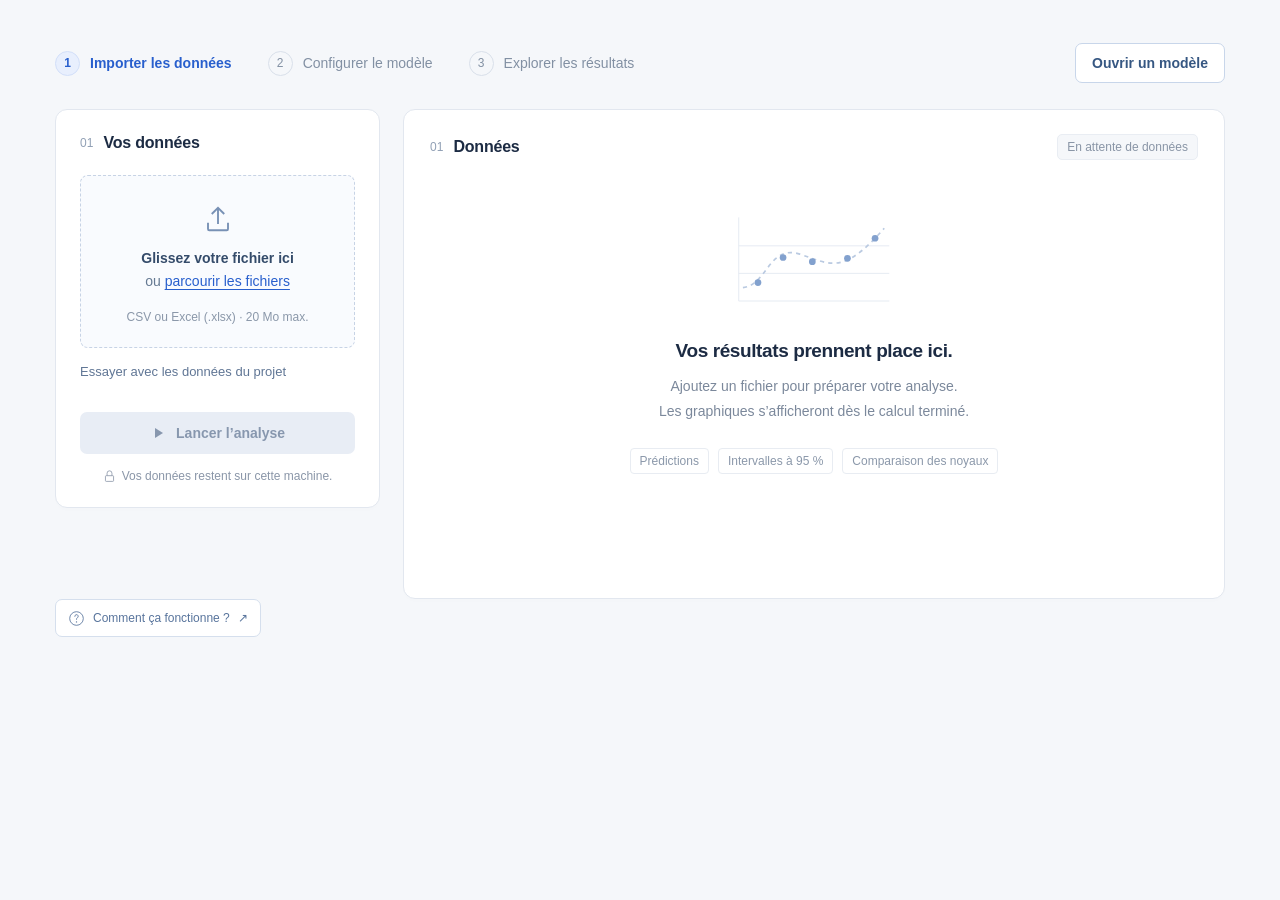
==== commit d89a579a: "adapting for server" ====
--- a/static/index.html
+++ b/static/index.html
@@ -5,28 +5,22 @@
   <title>Processus-Gaussiens</title>
   <meta name="description" content="Importez vos données et explorez les résultats de votre modèle par processus gaussien, en local.">
   <link rel="icon" type="image/svg+xml" href="/static/favicon.svg">
-  <link rel="stylesheet" href="/static/vendor/katex/katex.min.css">
   <link rel="stylesheet" href="/static/style.css">
-  <script src="/static/vendor/katex/katex.min.js" defer></script>
-  <script src="/static/kernel-math.js" defer></script>
   <script src="/static/plotly.min.js" defer></script>
   <script src="/static/exploration.js" defer></script>
+  <script src="/static/research.js" defer></script>
   <script src="/static/app.js" defer></script>
-  <script src="/static/research.js" defer></script>
   <script src="/static/transfers.js" defer></script>
 </head>
 <body>
 <main>
-  <div class="page-heading"><h1>PSC <span class="brand-separator">—</span> Dassault Aviation</h1><a class="help-link" href="/static/fonctionnement.html" target="_blank" rel="noopener" aria-label="Comment ça fonctionne ? (nouvel onglet)"><svg width="17" height="17" viewBox="0 0 20 20" fill="none" aria-hidden="true"><circle cx="10" cy="10" r="8" stroke="currentColor"/><path d="M8 7.5a2 2 0 1 1 3 1.7c-.9.5-1 1-1 1.8" stroke="currentColor" stroke-linecap="round"/><circle cx="10" cy="14" r=".8" fill="currentColor"/></svg>Comment ça fonctionne ?<span aria-hidden="true">↗</span></a></div>
   <nav class="workflow-nav" aria-label="Étapes de l’analyse">
     <ol class="steps">
       <li class="active" id="step1"><button type="button" data-step="1" aria-current="step" aria-controls="dropzone"><span>1</span>Importer les données</button></li>
       <li id="step2"><button type="button" data-step="2" aria-controls="config" disabled><span>2</span>Configurer le modèle</button></li>
       <li id="step3"><button type="button" data-step="3" aria-controls="results" disabled><span>3</span>Explorer les résultats</button></li>
-      <li id="step5" hidden><button type="button" data-step="5" aria-controls="predictions-view" disabled><span>5</span>Prédire</button></li>
-      <li id="step4"><button type="button" data-step="4" aria-controls="planner" disabled><span>4</span>Plan d’expériences</button></li>
     </ol>
-    <div class="model-actions"><button id="open-model" class="secondary-button" type="button">Ouvrir un modèle</button><input id="model-input" type="file" accept=".gpmodel" hidden aria-label="Choisir un modèle sauvegardé"><button id="save-model" class="secondary-button" type="button" hidden>Sauvegarder le modèle</button><button id="report-pdf" class="secondary-button" type="button" hidden>Exporter le rapport complet (PDF)</button><button id="new-model" class="secondary-button" type="button" hidden>Nouveau modèle</button></div>
+    <div class="model-actions"><button id="open-model" class="secondary-button" type="button">Ouvrir un modèle</button><input id="model-input" type="file" accept=".gpmodel" hidden aria-label="Choisir un modèle sauvegardé"><button id="save-model" class="secondary-button" type="button" hidden>Sauvegarder le modèle</button><button id="new-model" class="secondary-button" type="button" hidden>Nouveau modèle</button></div>
   </nav>
   <p id="transfer-status" class="transfer-status" role="status" aria-live="polite" hidden></p>
   <div id="error" class="error" role="alert" hidden></div>
@@ -34,19 +28,17 @@
     <aside id="input-panel" class="panel input-panel">
       <div class="section-heading"><span class="section-number">01</span><h2>Vos données</h2></div>
       <label class="dropzone" id="dropzone" for="file-input"><svg width="30" height="30" viewBox="0 0 24 24" fill="none" stroke="currentColor" stroke-width="1.5" aria-hidden="true"><path d="M12 16V3m-5 5 5-5 5 5M4 15v5a1 1 0 0 0 1 1h14a1 1 0 0 0 1-1v-5"/></svg><strong>Glissez votre fichier ici</strong><span>ou <u>parcourir les fichiers</u></span><small>CSV ou Excel (.xlsx) · 20 Mo max.</small><input id="file-input" type="file" accept=".csv,.xlsx" aria-label="Choisir un fichier CSV ou Excel"></label>
+      <button class="example-button" id="example">Essayer avec les données du projet</button>
       <div id="file-summary" class="file-summary" hidden><div class="file-icon">CSV</div><div><strong id="file-name"></strong><small id="file-meta"></small></div><button id="clear-file" class="icon-button" aria-label="Retirer le fichier">×</button></div>
       <div id="config" hidden>
         <div class="divider"></div><div class="section-heading"><span class="section-number">02</span><h2>Votre modèle</h2></div>
-        <p class="note">Choisissez les entrées et sorties du modèle, ainsi que leurs types.</p>
-        <label class="field-label" for="variable-search">Variables du fichier</label><input id="variable-search" type="search" placeholder="Rechercher une colonne…">
-        <div class="variable-actions"><button id="all-inputs" type="button" class="text-button">Toutes les autres en entrée</button><button id="clear-inputs" type="button" class="text-button">Retirer les entrées</button></div>
-        <div id="selection-count" class="selection-count" role="status"></div>
-        <div id="variables" class="variable-list" role="group" aria-label="Rôle et type de chaque colonne"></div>
+        <label class="field-label" for="target">Variable à prédire</label><select id="target"></select>
+        <fieldset class="features-field"><legend>Variables d’entrée</legend><div id="features" class="features"></div></fieldset>
         <p id="data-note" class="note"></p>
-        <details class="settings"><summary>Réglages de l’analyse <span>+</span></summary><div class="settings-body"><label class="field-label" for="quality">Recherche des noyaux</label><select id="quality"><option value="standard">Complète</option><option value="quick">Rapide</option></select><p class="note" id="quality-note">Validation croisée : 5 plis · 2 relances par pli, 10 à l’ajustement final.</p><label class="field-label" for="kernel-search">Familles de noyaux</label><select id="kernel-search"><option value="base">Simple · 4 noyaux</option><option value="extended">Élargie · 8 noyaux</option></select><label class="field-label">Bornes des longueurs de corrélation</label><div class="control-grid"><label>Minimum<input id="length-min" type="number" value="0.01" min="1e-12" step="any"></label><label>Maximum<input id="length-max" type="number" value="1000" min="1e-12" step="any"></label></div><label class="field-label" for="device">Calcul sur</label><select id="device"><option value="cpu">Processeur (CPU)</option><option value="cuda" disabled>Carte graphique (CUDA indisponible)</option></select><p id="device-note" class="note">Vérification du serveur…</p><button id="refresh-gpu" class="text-button" type="button">Actualiser le diagnostic GPU</button><details class="hardware-details"><summary>Diagnostic de la machine serveur</summary><pre id="gpu-details"></pre><p class="note">En SSH, le serveur Python doit tourner sur la machine disposant du GPU, avec un PyTorch compatible CUDA dans ce même environnement.</p><a href="https://pytorch.org/get-started/locally/" target="_blank" rel="noopener" class="text-link">Installer PyTorch depuis sa documentation officielle ↗</a></details></div></details>
+        <details class="settings"><summary>Réglages de l’analyse <span>+</span></summary><div class="settings-body"><label class="field-label" for="quality">Recherche des noyaux</label><select id="quality"><option value="standard">Complète · paramètres du notebook</option><option value="quick">Rapide · première exploration</option></select><p class="note" id="quality-note">Validation croisée : 5 plis · 2 relances par pli, 10 à l’ajustement final.</p><label class="field-label" for="kernel-search">Familles de noyaux</label><select id="kernel-search"><option value="base">Simple · 4 noyaux</option><option value="extended">Élargie · 8 noyaux (CPU)</option></select><p class="note">La recherche élargie teste aussi une tendance linéaire, une réponse quadratique, une tendance avec Matérn et deux échelles RBF. Elle prend plus de temps.</p><label class="field-label">Bornes des longueurs de corrélation</label><div class="control-grid"><label>Minimum<input id="length-min" type="number" value="0.01" min="1e-12" step="any"></label><label>Maximum<input id="length-max" type="number" value="1000" min="1e-12" step="any"></label></div><p class="note">Dans l’espace des entrées standardisées. Modifier les bornes nécessite un nouvel entraînement.</p><label class="field-label" for="device">Calcul sur</label><select id="device"><option value="cpu">Processeur (CPU)</option><option value="cuda" disabled>Carte graphique (CUDA indisponible)</option></select><p class="note">80 % des configurations pour l’apprentissage, 20 % pour le test.</p></div></details>
       </div>
       <button id="run" class="primary-button" disabled><svg width="16" height="16" viewBox="0 0 16 16" aria-hidden="true"><path d="m5 3 8 5-8 5Z" fill="currentColor"/></svg>Lancer l’analyse</button>
-      <p class="privacy"><svg width="13" height="13" viewBox="0 0 16 16" fill="none" stroke="currentColor" aria-hidden="true"><rect x="3" y="7" width="10" height="7" rx="1"/><path d="M5 7V4a3 3 0 0 1 6 0v3"/></svg>Vos données restent sur votre machine.</p>
+      <p class="privacy"><svg width="13" height="13" viewBox="0 0 16 16" fill="none" stroke="currentColor" aria-hidden="true"><rect x="3" y="7" width="10" height="7" rx="1"/><path d="M5 7V4a3 3 0 0 1 6 0v3"/></svg>Vos données restent sur cette machine.</p>
     </aside>
     <section class="panel results-panel" aria-label="Espace de résultats">
       <div class="results-heading"><div class="section-heading"><span id="panel-number" class="section-number">01</span><h2 id="panel-title">Données</h2></div><span id="result-state" class="status-tag">En attente de données</span></div>
@@ -62,37 +54,23 @@
           <div id="data-scroll" class="table-scroll data-scroll" tabindex="0" role="region" aria-label="Toutes les lignes du fichier"><table id="preview-table"></table></div>
         </div>
         <div id="input-matrix-panel" role="tabpanel" aria-labelledby="input-matrix-tab" hidden>
-
+          <p class="note">Chaque case trace la variable de la ligne en fonction de celle de la colonne. Sur la diagonale : distribution, moyenne et variance (division par N). Les valeurs manquantes sont ignorées par case.</p>
+          <button id="input-matrix-pdf" class="secondary-button" type="button">Exporter la matrice en PDF</button>
           <div id="input-matrix" class="matrix-scroll" tabindex="0" role="region" aria-label="Matrice des variables d’entrée"></div>
         </div>
       </div>
       <div id="progress-view" class="progress-view" hidden aria-live="polite"><h3 id="progress-title">Préparation de l’analyse…</h3><p id="progress-detail">Le calcul s’exécute sur votre machine.</p><progress id="progress" max="100" value="0"></progress><div class="progress-meta"><span id="progress-percent">0 %</span><span id="elapsed">0 s</span></div><p class="note">La recherche complète peut prendre plusieurs minutes.</p></div>
-      <div id="results" hidden><div class="output-selection"><label for="result-target">Sortie à explorer</label><select id="result-target"></select><p class="note">Les métriques et graphiques correspondent à la sortie sélectionnée. Les prédictions et le rapport complet incluent toutes les sorties.</p></div><div class="metrics" id="metrics"></div><div class="result-context"><span id="best-kernel"></span><a id="download" class="text-link">Exporter les prédictions (.csv)</a></div><div class="tabs" role="tablist" aria-label="Graphiques"><button role="tab" id="tab-parity" aria-controls="chart-panel" aria-selected="true" data-tab="parity">Prédictions</button><button role="tab" id="tab-slices" aria-controls="chart-panel" aria-selected="false" tabindex="-1" data-tab="slices">Coupes 1D</button><button role="tab" id="tab-data" aria-controls="chart-panel" aria-selected="false" tabindex="-1" data-tab="data">Données</button><button role="tab" id="tab-matrix" aria-controls="chart-panel" aria-selected="false" tabindex="-1" data-tab="matrix">Matrice des entrées</button><button role="tab" id="tab-distribution" aria-controls="chart-panel" aria-selected="false" tabindex="-1" data-tab="distribution">Distribution</button><button role="tab" id="tab-kernels" aria-controls="chart-panel" aria-selected="false" tabindex="-1" data-tab="kernels">Noyaux</button></div><div id="chart-panel" role="tabpanel" aria-labelledby="tab-parity"><div class="chart-heading" id="chart-heading"><div><h3 id="chart-title"></h3><p id="chart-description"></p></div><div class="chart-actions"><select id="slice-variable" aria-label="Variable de la coupe" hidden></select></div></div><div id="data-axes" class="control-grid" hidden><label>Axe X<select id="data-x-axis"></select></label><label>Axe Y<select id="data-y-axis"></select></label><label>Troisième axe (facultatif)<select id="data-z-axis"></select></label></div><div id="distribution-ranges" class="distribution-ranges" hidden></div><div id="chart"></div><div id="result-matrix" class="matrix-scroll" tabindex="0" role="region" aria-label="Matrice des entrées du modèle" hidden></div><div id="kernel-table" class="table-scroll" hidden></div><section id="kernel-diagnostics" hidden><h3>Paramètres appris et bornes</h3><label id="kernel-class-label" class="field-label" for="kernel-class">Paramètres du modèle</label><select id="kernel-class" hidden aria-label="Classe du noyau"></select><div id="selected-kernel-formula" class="selected-kernel-formula" aria-label="Formule du noyau sélectionné"></div><div id="bounds-table" class="table-scroll"></div><p id="bounds-note" class="note"></p></section></div><details id="warnings" class="warnings" hidden><summary></summary><ul></ul></details><p id="analysis-info" class="analysis-info"></p></div>
-
-      <section id="predictions-view" hidden aria-label="Prédictions du modèle"><section class="prediction-card" aria-labelledby="prediction-title">
+      <div id="results" hidden><div class="metrics" id="metrics"></div><div class="result-context"><span id="best-kernel"></span><a id="download" class="text-link">Exporter les prédictions (.csv)</a></div><section class="prediction-card" aria-labelledby="prediction-title">
           <h3 id="prediction-title">Prédire un nouveau point</h3>
-          <p class="note">Saisissez vos entrées. Le modèle déjà entraîné calcule toutes les sorties : valeurs avec intervalles pour la régression, classes avec probabilités pour la classification.</p>
+          <p class="note">Saisissez vos entrées. Le modèle déjà entraîné calcule la valeur prédite et son intervalle à 95 %.</p>
           <form id="prediction-form"><div id="prediction-inputs" class="prediction-inputs"></div><button class="primary-button" id="predict-button" type="submit">Calculer la prédiction</button></form>
           <p id="prediction-error" class="error" role="alert" hidden></p>
           <div id="prediction-output" class="prediction-output" role="status" aria-live="polite" hidden></div>
         </section>
-        <details class="excel-card" id="excel-card"><summary>Prédire depuis un fichier Excel</summary><p class="note">Choisissez les colonnes correspondant aux entrées du modèle et celle où écrire les prédictions. Vous téléchargerez une copie complétée, avec les autres feuilles et la présentation conservées.</p><button id="excel-choose" class="secondary-button" type="button">Choisir un classeur Excel</button><input id="excel-file" type="file" accept=".xlsx" hidden><p id="excel-filename" class="note"></p><div id="excel-settings" hidden><div class="control-grid"><label>Feuille<select id="excel-sheet"></select></label><label>Ligne des titres<input id="excel-header" type="number" min="1" value="1"></label></div><button id="excel-inspect" class="secondary-button" type="button">Lire les colonnes</button><div id="excel-mapping-panel" hidden><div id="excel-mapping" class="control-grid"></div><div id="excel-outputs" class="control-grid"></div><div class="control-grid"><label>Première ligne à prédire<input id="excel-first" type="number" min="2"></label><label>Dernière ligne à prédire<input id="excel-last" type="number" min="2"></label></div><label class="check-label"><input id="excel-overwrite" type="checkbox">Remplacer les valeurs déjà présentes dans les colonnes de sortie</label><button id="excel-predict" class="primary-button" type="button">Prédire et télécharger le classeur</button></div></div><p id="excel-message" class="note" role="status" aria-live="polite"></p></details></section>
-      <section id="planner" hidden aria-labelledby="planner-title">
-        <div class="planner-intro"><p class="eyebrow">PRÉPARER LES PROCHAINES SIMULATIONS</p><h3 id="planner-title">Plan d’expériences</h3><p>Définissez les domaines et les contraintes, puis créez un plan initial ou proposez des points complémentaires avec le modèle.</p></div>
-        <form id="design-form">
-          <div class="planner-mode"><label>Objectif<select id="design-mode"><option value="lhs">Créer un plan LHS</option><option value="active">Enrichir avec le modèle entraîné</option></select></label><p id="design-mode-note" class="note"></p></div>
-          <div class="planner-section"><h3>1. Définir les entrées et leurs lois</h3><p class="note">La loi normale est tronquée aux bornes indiquées. Les poids des catégories définissent leurs proportions souhaitées.</p><label class="field-label" for="domain-search">Rechercher une entrée</label><input id="domain-search" type="search" placeholder="Nom de la variable…"><div id="design-domain" class="design-domain"></div></div>
-          <div class="planner-section"><div class="planner-section-heading"><h3>2. Ajouter les contraintes</h3><button id="add-constraint" type="button" class="secondary-button">+ Ajouter une contrainte</button></div><p class="note">Toutes les conditions doivent être satisfaites.</p><div id="design-constraints"></div><p id="no-constraints" class="note">Aucune contrainte ajoutée.</p></div>
-          <div class="planner-section"><h3>3. Choisir la taille du plan</h3><div class="control-grid"><label>Nombre de points<input id="design-count" type="number" min="1" max="3000" value="30" required></label><label>Graine aléatoire<input id="design-seed" type="number" min="0" max="4294967295" value="2025" required></label><label id="design-pool-field" hidden>Réservoir de candidats<input id="design-pool" type="number" min="1" max="32768" value="4096"></label></div><label id="design-exclude-field" class="check-label"><input id="design-exclude" type="checkbox" checked>Exclure les configurations déjà présentes dans le fichier</label>
-          <div id="design-model-settings" hidden><label class="field-label" for="design-target">Sorties utilisées pour la priorité</label><select id="design-target"></select><p class="note">Les incertitudes sont comparées par rang pour ne pas favoriser une sortie à cause de son unité. Pour une classe, on utilise l’entropie des probabilités.</p><label class="check-label"><input id="design-focus" type="checkbox">Filtrer selon une sortie prédite</label><div id="design-focus-numeric" class="control-grid" hidden><label>Valeur minimale<input id="design-ymin" type="text" inputmode="decimal"></label><label>Valeur maximale<input id="design-ymax" type="text" inputmode="decimal"></label></div><label id="design-focus-category" hidden>Classe prédite recherchée<select id="design-class"></select></label></div></div>
-          <section class="design-preview" aria-label="Points connus et proposés"><h3>Points connus et proposés</h3><div class="control-grid"><label>Axe X<select id="design-x"></select></label><label>Axe Y<select id="design-y"></select></label></div><div id="design-chart" class="research-chart"></div></section>
-          <button id="design-generate" type="submit" class="primary-button">Générer le plan</button>
-        </form>
-        <p id="design-message" class="note" role="status" aria-live="polite"></p>
-        <section id="design-results" hidden><div class="planner-section-heading"><h3>Configurations proposées</h3><button id="design-download" type="button" class="secondary-button">Télécharger les points (.csv)</button></div><p id="design-diagnostics" class="note"></p><div id="design-table" class="table-scroll"></div></section>
-      </section>
+        <details class="excel-card" id="excel-card"><summary>Prédire depuis un fichier Excel</summary><p class="note">Choisissez les colonnes correspondant aux entrées du modèle et celle où écrire les prédictions. Vous téléchargerez une copie complétée, avec les autres feuilles et la présentation conservées.</p><button id="excel-choose" class="secondary-button" type="button">Choisir un classeur Excel</button><input id="excel-file" type="file" accept=".xlsx" hidden><p id="excel-filename" class="note"></p><div id="excel-settings" hidden><div class="control-grid"><label>Feuille<select id="excel-sheet"></select></label><label>Ligne des titres<input id="excel-header" type="number" min="1" value="1"></label></div><button id="excel-inspect" class="secondary-button" type="button">Lire les colonnes</button><div id="excel-mapping-panel" hidden><div id="excel-mapping" class="control-grid"></div><div class="control-grid"><label>Colonne de sortie<select id="excel-output"></select></label><label id="excel-output-name-label">Nom de la nouvelle colonne<input id="excel-output-name" type="text" value="Prédiction" maxlength="200"></label><label>Première ligne à prédire<input id="excel-first" type="number" min="2"></label><label>Dernière ligne à prédire<input id="excel-last" type="number" min="2"></label></div><label class="check-label"><input id="excel-overwrite" type="checkbox">Remplacer les valeurs déjà présentes dans la colonne de sortie</label><p class="note">Les lignes dont une entrée est vide ou non numérique sont conservées sans nouvelle prédiction. Pour une formule d’entrée, le fichier doit contenir sa valeur calculée par Excel.</p><button id="excel-predict" class="primary-button" type="button">Prédire et télécharger le classeur</button></div></div><p id="excel-message" class="note" role="status" aria-live="polite"></p></details><div class="tabs" role="tablist" aria-label="Graphiques"><button role="tab" id="tab-parity" aria-controls="chart-panel" aria-selected="true" data-tab="parity">Prédictions</button><button role="tab" id="tab-slices" aria-controls="chart-panel" aria-selected="false" tabindex="-1" data-tab="slices">Coupes 1D</button><button role="tab" id="tab-data" aria-controls="chart-panel" aria-selected="false" tabindex="-1" data-tab="data">Données</button><button role="tab" id="tab-matrix" aria-controls="chart-panel" aria-selected="false" tabindex="-1" data-tab="matrix">Matrice des entrées</button><button role="tab" id="tab-kernels" aria-controls="chart-panel" aria-selected="false" tabindex="-1" data-tab="kernels">Noyaux</button><button role="tab" id="tab-coverage" aria-controls="chart-panel" aria-selected="false" tabindex="-1" data-tab="coverage">Données à compléter</button></div><div id="chart-panel" role="tabpanel" aria-labelledby="tab-parity"><div class="chart-heading" id="chart-heading"><div><h3 id="chart-title"></h3><p id="chart-description"></p></div><div class="chart-actions"><select id="slice-variable" aria-label="Variable de la coupe" hidden></select><button id="export-pdf" class="secondary-button" type="button">Exporter en PDF</button></div></div><div id="chart"></div><div id="result-matrix" class="matrix-scroll" tabindex="0" role="region" aria-label="Matrice des entrées du modèle" hidden></div><div id="kernel-table" class="table-scroll" hidden></div><section id="kernel-diagnostics" hidden><h3>Paramètres appris et bornes</h3><p class="note">Le diagnostic concerne le modèle final. Une borne atteinte n’est pas une preuve de mauvaise prédiction. Comparez les réglages par validation croisée.</p><div id="bounds-table" class="table-scroll"></div><p id="bounds-note" class="note"></p></section><section id="coverage-view" class="coverage-view" hidden><div class="chart-heading"><h3>Où compléter les données ?</h3><button id="coverage-pdf" type="button" class="secondary-button">Exporter les graphiques en PDF</button></div><p class="note">Une plage de sortie rare ne signifie pas forcément qu’il manque des entrées. Consultez la distribution puis recherchez de nouvelles configurations dans un domaine que vous jugez réalisable.</p><div id="target-distribution" class="research-chart"></div><p id="rare-ranges" class="note"></p><form id="coverage-form"><details class="domain-settings" open><summary>Domaine des nouvelles simulations</summary><div id="coverage-domain" class="domain-grid"></div><p class="note">Les bornes définissent une boîte, sans contraintes entre les variables. Vérifiez la faisabilité physique des configurations avant de demander les calculs. Les cases « Entiers » sont précochées si les valeurs importées sont toutes entières.</p></details><div class="control-grid"><label>Nombre de nouvelles simulations<input id="coverage-count" type="number" value="10" min="1" max="30"></label></div><label class="check-label"><input id="coverage-focus" type="checkbox">Cibler une plage de sortie prédite</label><div id="coverage-focus-fields" class="control-grid" hidden><label>Sortie prédite minimale<input id="coverage-ymin" type="text" inputmode="decimal"></label><label>Sortie prédite maximale<input id="coverage-ymax" type="text" inputmode="decimal"></label></div><button id="coverage-propose" type="submit" class="primary-button">Proposer de nouvelles simulations</button></form><p id="coverage-message" class="note" role="status" aria-live="polite"></p><div id="coverage-results" hidden><div class="control-grid"><label>Axe horizontal<select id="coverage-x"></select></label><label>Axe vertical<select id="coverage-y"></select></label></div><div id="coverage-chart" class="research-chart"></div><div id="suggestions-table" class="table-scroll"></div><p class="note">Priorité : distance aux observations et incertitude du modèle, puis diversification du lot. L’incertitude de la fonction exclut le bruit d’observation. La distance est calculée après standardisation de chaque entrée. Les sorties affichées sont des estimations à vérifier.</p><button id="coverage-download" type="button" class="secondary-button">Exporter les configurations (.csv)</button><p class="note">Le fichier contient les entrées proposées et une colonne cible vide, à remplir après les simulations Dassault.</p></div></section></div><details id="warnings" class="warnings" hidden><summary></summary><ul></ul></details><p id="analysis-info" class="analysis-info"></p></div>
     </section>
   </div>
+  <a class="help-link" href="/static/fonctionnement.html" target="_blank" rel="noopener" aria-label="Comment ça fonctionne ? (nouvel onglet)"><svg width="17" height="17" viewBox="0 0 20 20" fill="none" aria-hidden="true"><circle cx="10" cy="10" r="8" stroke="currentColor"/><path d="M8 7.5a2 2 0 1 1 3 1.7c-.9.5-1 1-1 1.8" stroke="currentColor" stroke-linecap="round"/><circle cx="10" cy="14" r=".8" fill="currentColor"/></svg>Comment ça fonctionne ?<span aria-hidden="true">↗</span></a>
 </main>
 </body>
 </html>
--- a/static/style.css
+++ b/static/style.css
@@ -43,7 +43,7 @@
 
 /* The results use the full workspace; configuration remains available in its tab. */
 .workspace.results-mode{grid-template-columns:minmax(0,1fr)}
-.workflow-nav{display:flex;align-items:center;justify-content:space-between;gap:24px;margin:32px 0 26px}
+.workflow-nav{display:flex;align-items:center;justify-content:space-between;gap:24px;margin:0 0 26px}
 .workflow-nav .steps{margin:0;flex-wrap:wrap}
 .secondary-button{border:1px solid #c8d6ea;border-radius:7px;background:white;color:#365782;padding:11px 16px;font-size:14px;font-weight:550;white-space:nowrap}
 .secondary-button:hover:not(:disabled){background:#edf3ff;border-color:#9bb7df}
@@ -85,29 +85,3 @@
 .model-navigation .steps button:disabled{opacity:.6;cursor:not-allowed}
 .model-navigation .steps button:focus-visible{outline-offset:2px}
 @media(max-width:760px){.workflow-nav.model-navigation .steps{display:grid;grid-template-columns:1fr 1fr;flex:1 0 100%;gap:6px}.model-navigation .steps li{display:block}.model-navigation .steps button{width:100%;height:100%;padding:11px 10px;font-size:14px}}
-/* Variables, multiple outputs and the experiment-planning workspace. */
-.workflow-nav{align-items:flex-start;gap:20px;flex-wrap:wrap}.steps{flex-wrap:wrap;gap:16px 24px}.model-actions{flex-wrap:wrap;gap:8px}
-.workspace{grid-template-columns:minmax(370px,420px) minmax(0,1fr)}.workspace.results-mode{grid-template-columns:minmax(0,1fr)}
-.variable-actions{display:flex;flex-wrap:wrap;gap:8px 16px;margin:12px 0}.text-button{padding:0;border:0;background:none;color:#4670a7;font:inherit;font-size:12px;text-align:left;cursor:pointer}.text-button:hover{text-decoration:underline}
-.selection-count{font-size:12px;color:#6e829d;margin:12px 0}.variable-list{max-height:420px;overflow:auto;border:1px solid #e0e7f1;border-radius:8px}
-.variable-row{display:grid;grid-template-columns:minmax(60px,1fr) 90px 104px;gap:8px;align-items:center;padding:12px;border-bottom:1px solid #edf1f6}.variable-row:last-child{border-bottom:0}.variable-row[data-role=output]{background:#f0f7f4}.variable-row[data-role=input]{background:#f7f9fe}
-.variable-row strong{font-size:13px;font-weight:500;overflow-wrap:anywhere}.variable-row select{font-size:12px;padding:8px 5px;min-width:0}.hardware-details{font-size:12px;margin:12px 0}.hardware-details summary{cursor:pointer;color:#52759f}.hardware-details pre{font-size:11px;line-height:1.7;white-space:pre-wrap;overflow-wrap:anywhere;background:#f5f8fc;padding:12px;border-radius:6px}
-.output-selection{border-bottom:1px solid #e4eaf3;padding-bottom:20px;margin-bottom:22px}.output-selection>label{display:block;font-size:13px;color:#526e90;margin-bottom:8px}.output-selection select{width:auto;min-width:230px;max-width:100%}.output-selection .note{margin-bottom:0}.prediction-item{padding:12px 0;border-bottom:1px solid #dfe8f2}.prediction-item:last-child{border-bottom:0}.prediction-item p{font-size:13px;line-height:1.8;overflow-wrap:anywhere}
-.planner-intro{max-width:830px;margin:0 0 26px}.planner-intro h3{font-size:27px;margin:0 0 12px}.planner-intro>p:not(.eyebrow){color:#6a7e98;line-height:1.8;font-size:14px}.planner-mode{display:grid;grid-template-columns:minmax(240px,.7fr) 1fr;gap:25px;align-items:center;padding:20px;background:#f4f7fc;border:1px solid #dfe7f2;border-radius:9px}.planner-mode label{font-size:13px;color:#526d91}.planner-mode select{margin-top:9px}
-.planner-section{border-top:1px solid #e1e8f2;padding:25px 0;margin-top:25px}.planner-section h3,.planner-section-heading h3{font-size:17px;font-weight:600;margin:0;color:#344f73}.planner-section-heading{display:flex;align-items:center;justify-content:space-between;gap:18px;flex-wrap:wrap}.design-domain{display:grid;grid-template-columns:repeat(auto-fit,minmax(290px,1fr));gap:15px;margin-top:18px}.design-variable{padding:16px 18px;border:1px solid #dfe7f2;border-radius:8px;min-width:0;background:#fcfdff}.design-variable summary{font-size:14px;color:#3e5e86;font-weight:550;cursor:pointer;overflow-wrap:anywhere}.design-variable[open] summary{margin-bottom:17px}.design-variable .control-grid{margin-top:10px;gap:12px}.design-variable input,.design-variable select{font-size:13px}.design-variable .check-label{margin-top:16px;font-size:12px}.category-weights{display:flex;flex-direction:column;gap:9px;max-height:220px;overflow:auto}.category-weights label{display:grid;grid-template-columns:18px minmax(50px,1fr) 70px;gap:10px;align-items:center;font-size:13px}.category-weights input[type=checkbox]{width:auto;margin:0}.category-weights input[type=number]{padding:6px}
-.constraint-row{display:grid;grid-template-columns:minmax(100px,1fr) 75px 135px minmax(100px,1fr) 28px;gap:10px;align-items:center;margin-top:13px}.constraint-row input,.constraint-row select{font-size:13px}.constraint-row input[hidden],.constraint-row select[hidden]{display:none}.constraint-row .icon-button{padding:0;font-size:22px}.planner-section .control-grid label{font-size:13px}#design-results{border-top:1px solid #dce5f1;margin-top:30px;padding-top:25px}#design-table{max-height:550px}#data-axes{margin:15px 0}
-@media(max-width:1100px){.workspace{grid-template-columns:minmax(340px,370px) minmax(0,1fr)}.variable-row{grid-template-columns:minmax(50px,1fr) 80px 95px;padding:10px;gap:5px}.steps{gap:12px}.steps button{font-size:13px}.planner-mode{grid-template-columns:1fr}}
-@media(max-width:850px){.workspace{grid-template-columns:1fr}.variable-row{grid-template-columns:minmax(90px,1fr) 110px 120px}.constraint-row{grid-template-columns:minmax(100px,1fr) 65px minmax(100px,1fr)}.constraint-row>:nth-child(4),.constraint-row>:nth-child(5){grid-column:1/3}.constraint-row>:last-child{grid-column:3}.planner-section-heading{align-items:flex-start}.design-domain{grid-template-columns:1fr}}
-@media(max-width:480px){.variable-row{grid-template-columns:minmax(60px,1fr) 86px 100px;font-size:11px}.steps button{font-size:12px}.steps{gap:7px 10px}.constraint-row{gap:8px}.output-selection select{min-width:0;width:100%}}
-input[type=search]{width:100%;box-sizing:border-box;border:1px solid #d9e2ef;border-radius:6px;padding:10px 12px;font:inherit;font-size:13px;color:#3b5474;background:#fff}input[type=search]:focus{outline:2px solid #bfd1f2;outline-offset:1px}
-.check-label[hidden]{display:none!important}
-/* A compact identity and dedicated prediction workspace. */
-.page-heading{align-items:center;margin:24px 0 32px}.page-heading h1{font-size:29px;letter-spacing:-.8px;margin:0}.brand-separator{font-weight:400;color:#9aaec8;margin:0 5px}.variable-row select[hidden]{display:none}.variable-row[data-role=ignore]{grid-template-columns:minmax(60px,1fr) 90px 104px}.variable-row[data-role=ignore] select{grid-column:2}
-#predictions-view{max-width:1100px;margin:auto}#predictions-view .prediction-card{margin-top:8px}#predictions-view .excel-card{margin-top:32px}
-.distribution-ranges{max-width:640px;margin:18px 0 28px;padding:20px 24px;border:1px solid #e0e7f1;border-radius:10px;background:#f8faff}.distribution-ranges h4{font-size:14px;margin:0 0 14px;color:#3d587c}.distribution-ranges ol{margin:0;padding-left:24px}.distribution-ranges li{padding:10px 0 10px 8px;color:#7588a2;border-bottom:1px solid #e3eaf4}.distribution-ranges li:last-child{border-bottom:0}.distribution-ranges li span{display:inline-block;min-width:230px;color:#3d587c}.distribution-ranges li strong{font-size:13px;color:#3d587c}
-#kernel-table tbody tr.selected-kernel-row{background:#edf6f1;box-shadow:inset 4px 0 #369678}#kernel-table tbody tr.selected-kernel-row td:first-child{font-weight:700;color:#24654f}.selected-kernel-badge{display:inline-block;margin-left:12px;padding:4px 9px;border:1px solid #badfcf;border-radius:5px;background:#fff;color:#287155;font-size:11px;font-weight:600}
-.selected-kernel-formula{background:#f8faff;border:1px solid #dee6f1;border-radius:10px;padding:22px;margin:18px 0}.selected-kernel-formula>strong{display:block;font-size:15px;color:#38567f;margin-bottom:20px}.latex-equation{overflow:auto;padding:5px 0}.latex-equation .katex-display{margin:10px 0}.selected-kernel-formula .note{margin:16px 0 0}.kernel-term{border-radius:3px;transition:background .12s,box-shadow .12s}.kernel-term-active{background:#fff0ae;box-shadow:0 0 0 3px #fff0ae}#bounds-table tr td:first-child{border-left:4px solid var(--parameter-color);color:var(--parameter-color);font-weight:550}#bounds-table tr td:nth-child(2){color:var(--parameter-color);font-size:16px}#bounds-table tr.parameter-active{background:#fff9e6}#bounds-table tr:focus{outline:2px solid #789bc9;outline-offset:-2px}#kernel-class{max-width:320px;margin-top:8px}
-.constraint-card{border:1px solid #dce5f1;border-radius:9px;background:#fbfcfe;padding:17px 20px;margin-top:14px}.constraint-header{display:flex;justify-content:space-between;gap:18px;align-items:center;margin-bottom:16px}.constraint-header>select{width:auto;max-width:100%;font-weight:600;color:#365b8b}.constraint-body{display:grid;grid-template-columns:repeat(auto-fit,minmax(180px,1fr));gap:14px;align-items:end}.constraint-body>label{display:flex;flex-direction:column;gap:8px;font-size:12px;color:#617b9e}.constraint-body [hidden]{display:none!important}.constraint-body input,.constraint-body select{font-size:13px}.linear-terms{grid-column:1/-1;display:grid;grid-template-columns:repeat(auto-fit,minmax(130px,1fr));gap:12px;max-height:230px;overflow:auto;padding:2px}.linear-terms label{display:flex;align-items:center;gap:10px;font-size:13px}.linear-terms input{max-width:90px}.constraint-categories{grid-column:1/-1;display:flex;flex-wrap:wrap;gap:12px 22px;max-height:200px;overflow:auto}.constraint-categories label{display:flex;align-items:center;gap:8px;font-size:13px}.constraint-categories input{width:auto}.design-preview{margin:12px 0 24px;border:1px solid #dfe7f2;border-radius:10px;padding:22px}.design-preview h3{font-size:16px;color:#405e86;margin-top:0}.design-preview .control-grid{max-width:680px}
-@media(max-width:760px){.page-heading{align-items:flex-start;gap:18px;flex-direction:column}.page-heading h1{font-size:25px}.distribution-ranges li span{min-width:0;display:block;margin-bottom:6px}.selected-kernel-formula{padding:16px}.constraint-card{padding:15px}.design-preview{padding:16px}}
-
-.latex-equation{font-size:16px}
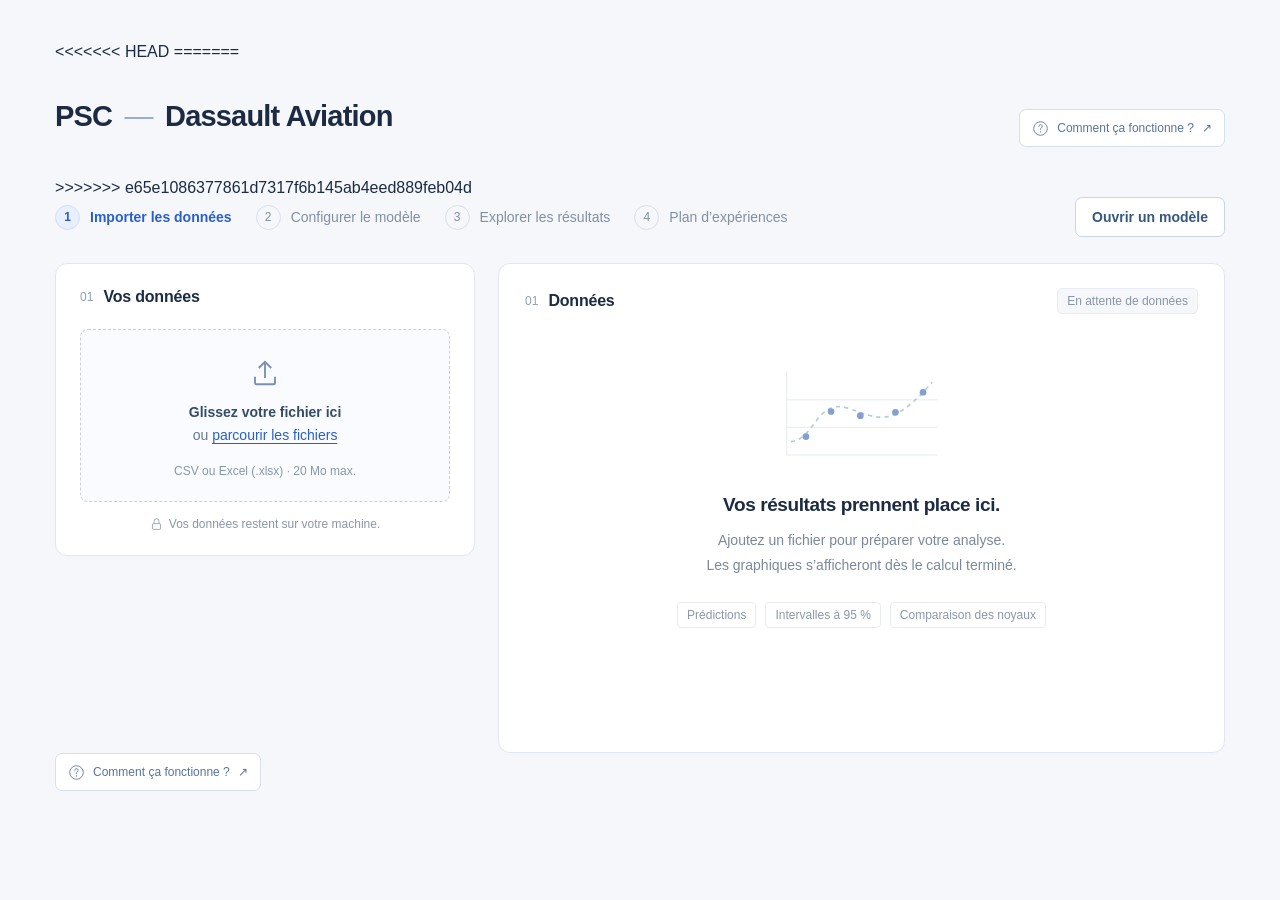
==== commit b85ba01f: "my changes" ====
--- a/static/index.html
+++ b/static/index.html
@@ -5,22 +5,31 @@
   <title>Processus-Gaussiens</title>
   <meta name="description" content="Importez vos données et explorez les résultats de votre modèle par processus gaussien, en local.">
   <link rel="icon" type="image/svg+xml" href="/static/favicon.svg">
+  <link rel="stylesheet" href="/static/vendor/katex/katex.min.css">
   <link rel="stylesheet" href="/static/style.css">
+  <script src="/static/vendor/katex/katex.min.js" defer></script>
+  <script src="/static/kernel-math.js" defer></script>
   <script src="/static/plotly.min.js" defer></script>
   <script src="/static/exploration.js" defer></script>
+  <script src="/static/app.js" defer></script>
   <script src="/static/research.js" defer></script>
-  <script src="/static/app.js" defer></script>
   <script src="/static/transfers.js" defer></script>
 </head>
 <body>
 <main>
+<<<<<<< HEAD
+=======
+  <div class="page-heading"><h1>PSC <span class="brand-separator">—</span> Dassault Aviation</h1><a class="help-link" href="/static/fonctionnement.html" target="_blank" rel="noopener" aria-label="Comment ça fonctionne ? (nouvel onglet)"><svg width="17" height="17" viewBox="0 0 20 20" fill="none" aria-hidden="true"><circle cx="10" cy="10" r="8" stroke="currentColor"/><path d="M8 7.5a2 2 0 1 1 3 1.7c-.9.5-1 1-1 1.8" stroke="currentColor" stroke-linecap="round"/><circle cx="10" cy="14" r=".8" fill="currentColor"/></svg>Comment ça fonctionne ?<span aria-hidden="true">↗</span></a></div>
+>>>>>>> e65e1086377861d7317f6b145ab4eed889feb04d
   <nav class="workflow-nav" aria-label="Étapes de l’analyse">
     <ol class="steps">
       <li class="active" id="step1"><button type="button" data-step="1" aria-current="step" aria-controls="dropzone"><span>1</span>Importer les données</button></li>
       <li id="step2"><button type="button" data-step="2" aria-controls="config" disabled><span>2</span>Configurer le modèle</button></li>
       <li id="step3"><button type="button" data-step="3" aria-controls="results" disabled><span>3</span>Explorer les résultats</button></li>
+      <li id="step5" hidden><button type="button" data-step="5" aria-controls="predictions-view" disabled><span>5</span>Prédire</button></li>
+      <li id="step4"><button type="button" data-step="4" aria-controls="planner" disabled><span>4</span>Plan d’expériences</button></li>
     </ol>
-    <div class="model-actions"><button id="open-model" class="secondary-button" type="button">Ouvrir un modèle</button><input id="model-input" type="file" accept=".gpmodel" hidden aria-label="Choisir un modèle sauvegardé"><button id="save-model" class="secondary-button" type="button" hidden>Sauvegarder le modèle</button><button id="new-model" class="secondary-button" type="button" hidden>Nouveau modèle</button></div>
+    <div class="model-actions"><button id="open-model" class="secondary-button" type="button">Ouvrir un modèle</button><input id="model-input" type="file" accept=".gpmodel" hidden aria-label="Choisir un modèle sauvegardé"><button id="save-model" class="secondary-button" type="button" hidden>Sauvegarder le modèle</button><button id="report-pdf" class="secondary-button" type="button" hidden>Exporter le rapport complet (PDF)</button><button id="new-model" class="secondary-button" type="button" hidden>Nouveau modèle</button></div>
   </nav>
   <p id="transfer-status" class="transfer-status" role="status" aria-live="polite" hidden></p>
   <div id="error" class="error" role="alert" hidden></div>
@@ -28,17 +37,19 @@
     <aside id="input-panel" class="panel input-panel">
       <div class="section-heading"><span class="section-number">01</span><h2>Vos données</h2></div>
       <label class="dropzone" id="dropzone" for="file-input"><svg width="30" height="30" viewBox="0 0 24 24" fill="none" stroke="currentColor" stroke-width="1.5" aria-hidden="true"><path d="M12 16V3m-5 5 5-5 5 5M4 15v5a1 1 0 0 0 1 1h14a1 1 0 0 0 1-1v-5"/></svg><strong>Glissez votre fichier ici</strong><span>ou <u>parcourir les fichiers</u></span><small>CSV ou Excel (.xlsx) · 20 Mo max.</small><input id="file-input" type="file" accept=".csv,.xlsx" aria-label="Choisir un fichier CSV ou Excel"></label>
-      <button class="example-button" id="example">Essayer avec les données du projet</button>
       <div id="file-summary" class="file-summary" hidden><div class="file-icon">CSV</div><div><strong id="file-name"></strong><small id="file-meta"></small></div><button id="clear-file" class="icon-button" aria-label="Retirer le fichier">×</button></div>
       <div id="config" hidden>
         <div class="divider"></div><div class="section-heading"><span class="section-number">02</span><h2>Votre modèle</h2></div>
-        <label class="field-label" for="target">Variable à prédire</label><select id="target"></select>
-        <fieldset class="features-field"><legend>Variables d’entrée</legend><div id="features" class="features"></div></fieldset>
+        <p class="note">Choisissez les entrées et sorties du modèle, ainsi que leurs types.</p>
+        <label class="field-label" for="variable-search">Variables du fichier</label><input id="variable-search" type="search" placeholder="Rechercher une colonne…">
+        <div class="variable-actions"><button id="all-inputs" type="button" class="text-button">Toutes les autres en entrée</button><button id="clear-inputs" type="button" class="text-button">Retirer les entrées</button></div>
+        <div id="selection-count" class="selection-count" role="status"></div>
+        <div id="variables" class="variable-list" role="group" aria-label="Rôle et type de chaque colonne"></div>
         <p id="data-note" class="note"></p>
-        <details class="settings"><summary>Réglages de l’analyse <span>+</span></summary><div class="settings-body"><label class="field-label" for="quality">Recherche des noyaux</label><select id="quality"><option value="standard">Complète · paramètres du notebook</option><option value="quick">Rapide · première exploration</option></select><p class="note" id="quality-note">Validation croisée : 5 plis · 2 relances par pli, 10 à l’ajustement final.</p><label class="field-label" for="kernel-search">Familles de noyaux</label><select id="kernel-search"><option value="base">Simple · 4 noyaux</option><option value="extended">Élargie · 8 noyaux (CPU)</option></select><p class="note">La recherche élargie teste aussi une tendance linéaire, une réponse quadratique, une tendance avec Matérn et deux échelles RBF. Elle prend plus de temps.</p><label class="field-label">Bornes des longueurs de corrélation</label><div class="control-grid"><label>Minimum<input id="length-min" type="number" value="0.01" min="1e-12" step="any"></label><label>Maximum<input id="length-max" type="number" value="1000" min="1e-12" step="any"></label></div><p class="note">Dans l’espace des entrées standardisées. Modifier les bornes nécessite un nouvel entraînement.</p><label class="field-label" for="device">Calcul sur</label><select id="device"><option value="cpu">Processeur (CPU)</option><option value="cuda" disabled>Carte graphique (CUDA indisponible)</option></select><p class="note">80 % des configurations pour l’apprentissage, 20 % pour le test.</p></div></details>
+        <details class="settings"><summary>Réglages de l’analyse <span>+</span></summary><div class="settings-body"><label class="field-label" for="quality">Recherche des noyaux</label><select id="quality"><option value="standard">Complète</option><option value="quick">Rapide</option></select><p class="note" id="quality-note">Validation croisée : 5 plis · 2 relances par pli, 10 à l’ajustement final.</p><label class="field-label" for="kernel-search">Familles de noyaux</label><select id="kernel-search"><option value="base">Simple · 4 noyaux</option><option value="extended">Élargie · 8 noyaux</option></select><label class="field-label">Bornes des longueurs de corrélation</label><div class="control-grid"><label>Minimum<input id="length-min" type="number" value="0.01" min="1e-12" step="any"></label><label>Maximum<input id="length-max" type="number" value="1000" min="1e-12" step="any"></label></div><label class="field-label" for="device">Calcul sur</label><select id="device"><option value="cpu">Processeur (CPU)</option><option value="cuda" disabled>Carte graphique (CUDA indisponible)</option></select><p id="device-note" class="note">Vérification du serveur…</p><button id="refresh-gpu" class="text-button" type="button">Actualiser le diagnostic GPU</button><details class="hardware-details"><summary>Diagnostic de la machine serveur</summary><pre id="gpu-details"></pre><p class="note">En SSH, le serveur Python doit tourner sur la machine disposant du GPU, avec un PyTorch compatible CUDA dans ce même environnement.</p><a href="https://pytorch.org/get-started/locally/" target="_blank" rel="noopener" class="text-link">Installer PyTorch depuis sa documentation officielle ↗</a></details></div></details>
       </div>
       <button id="run" class="primary-button" disabled><svg width="16" height="16" viewBox="0 0 16 16" aria-hidden="true"><path d="m5 3 8 5-8 5Z" fill="currentColor"/></svg>Lancer l’analyse</button>
-      <p class="privacy"><svg width="13" height="13" viewBox="0 0 16 16" fill="none" stroke="currentColor" aria-hidden="true"><rect x="3" y="7" width="10" height="7" rx="1"/><path d="M5 7V4a3 3 0 0 1 6 0v3"/></svg>Vos données restent sur cette machine.</p>
+      <p class="privacy"><svg width="13" height="13" viewBox="0 0 16 16" fill="none" stroke="currentColor" aria-hidden="true"><rect x="3" y="7" width="10" height="7" rx="1"/><path d="M5 7V4a3 3 0 0 1 6 0v3"/></svg>Vos données restent sur votre machine.</p>
     </aside>
     <section class="panel results-panel" aria-label="Espace de résultats">
       <div class="results-heading"><div class="section-heading"><span id="panel-number" class="section-number">01</span><h2 id="panel-title">Données</h2></div><span id="result-state" class="status-tag">En attente de données</span></div>
@@ -54,20 +65,35 @@
           <div id="data-scroll" class="table-scroll data-scroll" tabindex="0" role="region" aria-label="Toutes les lignes du fichier"><table id="preview-table"></table></div>
         </div>
         <div id="input-matrix-panel" role="tabpanel" aria-labelledby="input-matrix-tab" hidden>
-          <p class="note">Chaque case trace la variable de la ligne en fonction de celle de la colonne. Sur la diagonale : distribution, moyenne et variance (division par N). Les valeurs manquantes sont ignorées par case.</p>
-          <button id="input-matrix-pdf" class="secondary-button" type="button">Exporter la matrice en PDF</button>
+
           <div id="input-matrix" class="matrix-scroll" tabindex="0" role="region" aria-label="Matrice des variables d’entrée"></div>
         </div>
       </div>
       <div id="progress-view" class="progress-view" hidden aria-live="polite"><h3 id="progress-title">Préparation de l’analyse…</h3><p id="progress-detail">Le calcul s’exécute sur votre machine.</p><progress id="progress" max="100" value="0"></progress><div class="progress-meta"><span id="progress-percent">0 %</span><span id="elapsed">0 s</span></div><p class="note">La recherche complète peut prendre plusieurs minutes.</p></div>
-      <div id="results" hidden><div class="metrics" id="metrics"></div><div class="result-context"><span id="best-kernel"></span><a id="download" class="text-link">Exporter les prédictions (.csv)</a></div><section class="prediction-card" aria-labelledby="prediction-title">
+      <div id="results" hidden><div class="output-selection"><label for="result-target">Sortie à explorer</label><select id="result-target"></select><p class="note">Les métriques et graphiques correspondent à la sortie sélectionnée. Les prédictions et le rapport complet incluent toutes les sorties.</p></div><div class="metrics" id="metrics"></div><div class="result-context"><span id="best-kernel"></span><a id="download" class="text-link">Exporter les prédictions (.csv)</a></div><div class="tabs" role="tablist" aria-label="Graphiques"><button role="tab" id="tab-parity" aria-controls="chart-panel" aria-selected="true" data-tab="parity">Prédictions</button><button role="tab" id="tab-slices" aria-controls="chart-panel" aria-selected="false" tabindex="-1" data-tab="slices">Coupes 1D</button><button role="tab" id="tab-data" aria-controls="chart-panel" aria-selected="false" tabindex="-1" data-tab="data">Données</button><button role="tab" id="tab-matrix" aria-controls="chart-panel" aria-selected="false" tabindex="-1" data-tab="matrix">Matrice des entrées</button><button role="tab" id="tab-distribution" aria-controls="chart-panel" aria-selected="false" tabindex="-1" data-tab="distribution">Distribution</button><button role="tab" id="tab-kernels" aria-controls="chart-panel" aria-selected="false" tabindex="-1" data-tab="kernels">Noyaux</button></div><div id="chart-panel" role="tabpanel" aria-labelledby="tab-parity"><div class="chart-heading" id="chart-heading"><div><h3 id="chart-title"></h3><p id="chart-description"></p></div><div class="chart-actions"><select id="slice-variable" aria-label="Variable de la coupe" hidden></select></div></div><div id="data-axes" class="control-grid" hidden><label>Axe X<select id="data-x-axis"></select></label><label>Axe Y<select id="data-y-axis"></select></label><label>Troisième axe (facultatif)<select id="data-z-axis"></select></label></div><div id="distribution-ranges" class="distribution-ranges" hidden></div><div id="chart"></div><div id="result-matrix" class="matrix-scroll" tabindex="0" role="region" aria-label="Matrice des entrées du modèle" hidden></div><div id="kernel-table" class="table-scroll" hidden></div><section id="kernel-diagnostics" hidden><h3>Paramètres appris et bornes</h3><label id="kernel-class-label" class="field-label" for="kernel-class">Paramètres du modèle</label><select id="kernel-class" hidden aria-label="Classe du noyau"></select><div id="selected-kernel-formula" class="selected-kernel-formula" aria-label="Formule du noyau sélectionné"></div><div id="bounds-table" class="table-scroll"></div><p id="bounds-note" class="note"></p></section></div><details id="warnings" class="warnings" hidden><summary></summary><ul></ul></details><p id="analysis-info" class="analysis-info"></p></div>
+
+      <section id="predictions-view" hidden aria-label="Prédictions du modèle"><section class="prediction-card" aria-labelledby="prediction-title">
           <h3 id="prediction-title">Prédire un nouveau point</h3>
-          <p class="note">Saisissez vos entrées. Le modèle déjà entraîné calcule la valeur prédite et son intervalle à 95 %.</p>
+          <p class="note">Saisissez vos entrées. Le modèle déjà entraîné calcule toutes les sorties : valeurs avec intervalles pour la régression, classes avec probabilités pour la classification.</p>
           <form id="prediction-form"><div id="prediction-inputs" class="prediction-inputs"></div><button class="primary-button" id="predict-button" type="submit">Calculer la prédiction</button></form>
           <p id="prediction-error" class="error" role="alert" hidden></p>
           <div id="prediction-output" class="prediction-output" role="status" aria-live="polite" hidden></div>
         </section>
-        <details class="excel-card" id="excel-card"><summary>Prédire depuis un fichier Excel</summary><p class="note">Choisissez les colonnes correspondant aux entrées du modèle et celle où écrire les prédictions. Vous téléchargerez une copie complétée, avec les autres feuilles et la présentation conservées.</p><button id="excel-choose" class="secondary-button" type="button">Choisir un classeur Excel</button><input id="excel-file" type="file" accept=".xlsx" hidden><p id="excel-filename" class="note"></p><div id="excel-settings" hidden><div class="control-grid"><label>Feuille<select id="excel-sheet"></select></label><label>Ligne des titres<input id="excel-header" type="number" min="1" value="1"></label></div><button id="excel-inspect" class="secondary-button" type="button">Lire les colonnes</button><div id="excel-mapping-panel" hidden><div id="excel-mapping" class="control-grid"></div><div class="control-grid"><label>Colonne de sortie<select id="excel-output"></select></label><label id="excel-output-name-label">Nom de la nouvelle colonne<input id="excel-output-name" type="text" value="Prédiction" maxlength="200"></label><label>Première ligne à prédire<input id="excel-first" type="number" min="2"></label><label>Dernière ligne à prédire<input id="excel-last" type="number" min="2"></label></div><label class="check-label"><input id="excel-overwrite" type="checkbox">Remplacer les valeurs déjà présentes dans la colonne de sortie</label><p class="note">Les lignes dont une entrée est vide ou non numérique sont conservées sans nouvelle prédiction. Pour une formule d’entrée, le fichier doit contenir sa valeur calculée par Excel.</p><button id="excel-predict" class="primary-button" type="button">Prédire et télécharger le classeur</button></div></div><p id="excel-message" class="note" role="status" aria-live="polite"></p></details><div class="tabs" role="tablist" aria-label="Graphiques"><button role="tab" id="tab-parity" aria-controls="chart-panel" aria-selected="true" data-tab="parity">Prédictions</button><button role="tab" id="tab-slices" aria-controls="chart-panel" aria-selected="false" tabindex="-1" data-tab="slices">Coupes 1D</button><button role="tab" id="tab-data" aria-controls="chart-panel" aria-selected="false" tabindex="-1" data-tab="data">Données</button><button role="tab" id="tab-matrix" aria-controls="chart-panel" aria-selected="false" tabindex="-1" data-tab="matrix">Matrice des entrées</button><button role="tab" id="tab-kernels" aria-controls="chart-panel" aria-selected="false" tabindex="-1" data-tab="kernels">Noyaux</button><button role="tab" id="tab-coverage" aria-controls="chart-panel" aria-selected="false" tabindex="-1" data-tab="coverage">Données à compléter</button></div><div id="chart-panel" role="tabpanel" aria-labelledby="tab-parity"><div class="chart-heading" id="chart-heading"><div><h3 id="chart-title"></h3><p id="chart-description"></p></div><div class="chart-actions"><select id="slice-variable" aria-label="Variable de la coupe" hidden></select><button id="export-pdf" class="secondary-button" type="button">Exporter en PDF</button></div></div><div id="chart"></div><div id="result-matrix" class="matrix-scroll" tabindex="0" role="region" aria-label="Matrice des entrées du modèle" hidden></div><div id="kernel-table" class="table-scroll" hidden></div><section id="kernel-diagnostics" hidden><h3>Paramètres appris et bornes</h3><p class="note">Le diagnostic concerne le modèle final. Une borne atteinte n’est pas une preuve de mauvaise prédiction. Comparez les réglages par validation croisée.</p><div id="bounds-table" class="table-scroll"></div><p id="bounds-note" class="note"></p></section><section id="coverage-view" class="coverage-view" hidden><div class="chart-heading"><h3>Où compléter les données ?</h3><button id="coverage-pdf" type="button" class="secondary-button">Exporter les graphiques en PDF</button></div><p class="note">Une plage de sortie rare ne signifie pas forcément qu’il manque des entrées. Consultez la distribution puis recherchez de nouvelles configurations dans un domaine que vous jugez réalisable.</p><div id="target-distribution" class="research-chart"></div><p id="rare-ranges" class="note"></p><form id="coverage-form"><details class="domain-settings" open><summary>Domaine des nouvelles simulations</summary><div id="coverage-domain" class="domain-grid"></div><p class="note">Les bornes définissent une boîte, sans contraintes entre les variables. Vérifiez la faisabilité physique des configurations avant de demander les calculs. Les cases « Entiers » sont précochées si les valeurs importées sont toutes entières.</p></details><div class="control-grid"><label>Nombre de nouvelles simulations<input id="coverage-count" type="number" value="10" min="1" max="30"></label></div><label class="check-label"><input id="coverage-focus" type="checkbox">Cibler une plage de sortie prédite</label><div id="coverage-focus-fields" class="control-grid" hidden><label>Sortie prédite minimale<input id="coverage-ymin" type="text" inputmode="decimal"></label><label>Sortie prédite maximale<input id="coverage-ymax" type="text" inputmode="decimal"></label></div><button id="coverage-propose" type="submit" class="primary-button">Proposer de nouvelles simulations</button></form><p id="coverage-message" class="note" role="status" aria-live="polite"></p><div id="coverage-results" hidden><div class="control-grid"><label>Axe horizontal<select id="coverage-x"></select></label><label>Axe vertical<select id="coverage-y"></select></label></div><div id="coverage-chart" class="research-chart"></div><div id="suggestions-table" class="table-scroll"></div><p class="note">Priorité : distance aux observations et incertitude du modèle, puis diversification du lot. L’incertitude de la fonction exclut le bruit d’observation. La distance est calculée après standardisation de chaque entrée. Les sorties affichées sont des estimations à vérifier.</p><button id="coverage-download" type="button" class="secondary-button">Exporter les configurations (.csv)</button><p class="note">Le fichier contient les entrées proposées et une colonne cible vide, à remplir après les simulations Dassault.</p></div></section></div><details id="warnings" class="warnings" hidden><summary></summary><ul></ul></details><p id="analysis-info" class="analysis-info"></p></div>
+        <details class="excel-card" id="excel-card"><summary>Prédire depuis un fichier Excel</summary><p class="note">Choisissez les colonnes correspondant aux entrées du modèle et celle où écrire les prédictions. Vous téléchargerez une copie complétée, avec les autres feuilles et la présentation conservées.</p><button id="excel-choose" class="secondary-button" type="button">Choisir un classeur Excel</button><input id="excel-file" type="file" accept=".xlsx" hidden><p id="excel-filename" class="note"></p><div id="excel-settings" hidden><div class="control-grid"><label>Feuille<select id="excel-sheet"></select></label><label>Ligne des titres<input id="excel-header" type="number" min="1" value="1"></label></div><button id="excel-inspect" class="secondary-button" type="button">Lire les colonnes</button><div id="excel-mapping-panel" hidden><div id="excel-mapping" class="control-grid"></div><div id="excel-outputs" class="control-grid"></div><div class="control-grid"><label>Première ligne à prédire<input id="excel-first" type="number" min="2"></label><label>Dernière ligne à prédire<input id="excel-last" type="number" min="2"></label></div><label class="check-label"><input id="excel-overwrite" type="checkbox">Remplacer les valeurs déjà présentes dans les colonnes de sortie</label><button id="excel-predict" class="primary-button" type="button">Prédire et télécharger le classeur</button></div></div><p id="excel-message" class="note" role="status" aria-live="polite"></p></details></section>
+      <section id="planner" hidden aria-labelledby="planner-title">
+        <div class="planner-intro"><p class="eyebrow">PRÉPARER LES PROCHAINES SIMULATIONS</p><h3 id="planner-title">Plan d’expériences</h3><p>Définissez les domaines et les contraintes, puis créez un plan initial ou proposez des points complémentaires avec le modèle.</p></div>
+        <form id="design-form">
+          <div class="planner-mode"><label>Objectif<select id="design-mode"><option value="lhs">Créer un plan LHS</option><option value="active">Enrichir avec le modèle entraîné</option></select></label><p id="design-mode-note" class="note"></p></div>
+          <div class="planner-section"><h3>1. Définir les entrées et leurs lois</h3><p class="note">La loi normale est tronquée aux bornes indiquées. Les poids des catégories définissent leurs proportions souhaitées.</p><label class="field-label" for="domain-search">Rechercher une entrée</label><input id="domain-search" type="search" placeholder="Nom de la variable…"><div id="design-domain" class="design-domain"></div></div>
+          <div class="planner-section"><div class="planner-section-heading"><h3>2. Ajouter les contraintes</h3><button id="add-constraint" type="button" class="secondary-button">+ Ajouter une contrainte</button></div><p class="note">Toutes les conditions doivent être satisfaites.</p><div id="design-constraints"></div><p id="no-constraints" class="note">Aucune contrainte ajoutée.</p></div>
+          <div class="planner-section"><h3>3. Choisir la taille du plan</h3><div class="control-grid"><label>Nombre de points<input id="design-count" type="number" min="1" max="3000" value="30" required></label><label>Graine aléatoire<input id="design-seed" type="number" min="0" max="4294967295" value="2025" required></label><label id="design-pool-field" hidden>Réservoir de candidats<input id="design-pool" type="number" min="1" max="32768" value="4096"></label></div><label id="design-exclude-field" class="check-label"><input id="design-exclude" type="checkbox" checked>Exclure les configurations déjà présentes dans le fichier</label>
+          <div id="design-model-settings" hidden><label class="field-label" for="design-target">Sorties utilisées pour la priorité</label><select id="design-target"></select><p class="note">Les incertitudes sont comparées par rang pour ne pas favoriser une sortie à cause de son unité. Pour une classe, on utilise l’entropie des probabilités.</p><label class="check-label"><input id="design-focus" type="checkbox">Filtrer selon une sortie prédite</label><div id="design-focus-numeric" class="control-grid" hidden><label>Valeur minimale<input id="design-ymin" type="text" inputmode="decimal"></label><label>Valeur maximale<input id="design-ymax" type="text" inputmode="decimal"></label></div><label id="design-focus-category" hidden>Classe prédite recherchée<select id="design-class"></select></label></div></div>
+          <section class="design-preview" aria-label="Points connus et proposés"><h3>Points connus et proposés</h3><div class="control-grid"><label>Axe X<select id="design-x"></select></label><label>Axe Y<select id="design-y"></select></label></div><div id="design-chart" class="research-chart"></div></section>
+          <button id="design-generate" type="submit" class="primary-button">Générer le plan</button>
+        </form>
+        <p id="design-message" class="note" role="status" aria-live="polite"></p>
+        <section id="design-results" hidden><div class="planner-section-heading"><h3>Configurations proposées</h3><button id="design-download" type="button" class="secondary-button">Télécharger les points (.csv)</button></div><p id="design-diagnostics" class="note"></p><div id="design-table" class="table-scroll"></div></section>
+      </section>
     </section>
   </div>
   <a class="help-link" href="/static/fonctionnement.html" target="_blank" rel="noopener" aria-label="Comment ça fonctionne ? (nouvel onglet)"><svg width="17" height="17" viewBox="0 0 20 20" fill="none" aria-hidden="true"><circle cx="10" cy="10" r="8" stroke="currentColor"/><path d="M8 7.5a2 2 0 1 1 3 1.7c-.9.5-1 1-1 1.8" stroke="currentColor" stroke-linecap="round"/><circle cx="10" cy="14" r=".8" fill="currentColor"/></svg>Comment ça fonctionne ?<span aria-hidden="true">↗</span></a>
--- a/static/style.css
+++ b/static/style.css
@@ -85,3 +85,29 @@
 .model-navigation .steps button:disabled{opacity:.6;cursor:not-allowed}
 .model-navigation .steps button:focus-visible{outline-offset:2px}
 @media(max-width:760px){.workflow-nav.model-navigation .steps{display:grid;grid-template-columns:1fr 1fr;flex:1 0 100%;gap:6px}.model-navigation .steps li{display:block}.model-navigation .steps button{width:100%;height:100%;padding:11px 10px;font-size:14px}}
+/* Variables, multiple outputs and the experiment-planning workspace. */
+.workflow-nav{align-items:flex-start;gap:20px;flex-wrap:wrap}.steps{flex-wrap:wrap;gap:16px 24px}.model-actions{flex-wrap:wrap;gap:8px}
+.workspace{grid-template-columns:minmax(370px,420px) minmax(0,1fr)}.workspace.results-mode{grid-template-columns:minmax(0,1fr)}
+.variable-actions{display:flex;flex-wrap:wrap;gap:8px 16px;margin:12px 0}.text-button{padding:0;border:0;background:none;color:#4670a7;font:inherit;font-size:12px;text-align:left;cursor:pointer}.text-button:hover{text-decoration:underline}
+.selection-count{font-size:12px;color:#6e829d;margin:12px 0}.variable-list{max-height:420px;overflow:auto;border:1px solid #e0e7f1;border-radius:8px}
+.variable-row{display:grid;grid-template-columns:minmax(60px,1fr) 90px 104px;gap:8px;align-items:center;padding:12px;border-bottom:1px solid #edf1f6}.variable-row:last-child{border-bottom:0}.variable-row[data-role=output]{background:#f0f7f4}.variable-row[data-role=input]{background:#f7f9fe}
+.variable-row strong{font-size:13px;font-weight:500;overflow-wrap:anywhere}.variable-row select{font-size:12px;padding:8px 5px;min-width:0}.hardware-details{font-size:12px;margin:12px 0}.hardware-details summary{cursor:pointer;color:#52759f}.hardware-details pre{font-size:11px;line-height:1.7;white-space:pre-wrap;overflow-wrap:anywhere;background:#f5f8fc;padding:12px;border-radius:6px}
+.output-selection{border-bottom:1px solid #e4eaf3;padding-bottom:20px;margin-bottom:22px}.output-selection>label{display:block;font-size:13px;color:#526e90;margin-bottom:8px}.output-selection select{width:auto;min-width:230px;max-width:100%}.output-selection .note{margin-bottom:0}.prediction-item{padding:12px 0;border-bottom:1px solid #dfe8f2}.prediction-item:last-child{border-bottom:0}.prediction-item p{font-size:13px;line-height:1.8;overflow-wrap:anywhere}
+.planner-intro{max-width:830px;margin:0 0 26px}.planner-intro h3{font-size:27px;margin:0 0 12px}.planner-intro>p:not(.eyebrow){color:#6a7e98;line-height:1.8;font-size:14px}.planner-mode{display:grid;grid-template-columns:minmax(240px,.7fr) 1fr;gap:25px;align-items:center;padding:20px;background:#f4f7fc;border:1px solid #dfe7f2;border-radius:9px}.planner-mode label{font-size:13px;color:#526d91}.planner-mode select{margin-top:9px}
+.planner-section{border-top:1px solid #e1e8f2;padding:25px 0;margin-top:25px}.planner-section h3,.planner-section-heading h3{font-size:17px;font-weight:600;margin:0;color:#344f73}.planner-section-heading{display:flex;align-items:center;justify-content:space-between;gap:18px;flex-wrap:wrap}.design-domain{display:grid;grid-template-columns:repeat(auto-fit,minmax(290px,1fr));gap:15px;margin-top:18px}.design-variable{padding:16px 18px;border:1px solid #dfe7f2;border-radius:8px;min-width:0;background:#fcfdff}.design-variable summary{font-size:14px;color:#3e5e86;font-weight:550;cursor:pointer;overflow-wrap:anywhere}.design-variable[open] summary{margin-bottom:17px}.design-variable .control-grid{margin-top:10px;gap:12px}.design-variable input,.design-variable select{font-size:13px}.design-variable .check-label{margin-top:16px;font-size:12px}.category-weights{display:flex;flex-direction:column;gap:9px;max-height:220px;overflow:auto}.category-weights label{display:grid;grid-template-columns:18px minmax(50px,1fr) 70px;gap:10px;align-items:center;font-size:13px}.category-weights input[type=checkbox]{width:auto;margin:0}.category-weights input[type=number]{padding:6px}
+.constraint-row{display:grid;grid-template-columns:minmax(100px,1fr) 75px 135px minmax(100px,1fr) 28px;gap:10px;align-items:center;margin-top:13px}.constraint-row input,.constraint-row select{font-size:13px}.constraint-row input[hidden],.constraint-row select[hidden]{display:none}.constraint-row .icon-button{padding:0;font-size:22px}.planner-section .control-grid label{font-size:13px}#design-results{border-top:1px solid #dce5f1;margin-top:30px;padding-top:25px}#design-table{max-height:550px}#data-axes{margin:15px 0}
+@media(max-width:1100px){.workspace{grid-template-columns:minmax(340px,370px) minmax(0,1fr)}.variable-row{grid-template-columns:minmax(50px,1fr) 80px 95px;padding:10px;gap:5px}.steps{gap:12px}.steps button{font-size:13px}.planner-mode{grid-template-columns:1fr}}
+@media(max-width:850px){.workspace{grid-template-columns:1fr}.variable-row{grid-template-columns:minmax(90px,1fr) 110px 120px}.constraint-row{grid-template-columns:minmax(100px,1fr) 65px minmax(100px,1fr)}.constraint-row>:nth-child(4),.constraint-row>:nth-child(5){grid-column:1/3}.constraint-row>:last-child{grid-column:3}.planner-section-heading{align-items:flex-start}.design-domain{grid-template-columns:1fr}}
+@media(max-width:480px){.variable-row{grid-template-columns:minmax(60px,1fr) 86px 100px;font-size:11px}.steps button{font-size:12px}.steps{gap:7px 10px}.constraint-row{gap:8px}.output-selection select{min-width:0;width:100%}}
+input[type=search]{width:100%;box-sizing:border-box;border:1px solid #d9e2ef;border-radius:6px;padding:10px 12px;font:inherit;font-size:13px;color:#3b5474;background:#fff}input[type=search]:focus{outline:2px solid #bfd1f2;outline-offset:1px}
+.check-label[hidden]{display:none!important}
+/* A compact identity and dedicated prediction workspace. */
+.page-heading{align-items:center;margin:24px 0 32px}.page-heading h1{font-size:29px;letter-spacing:-.8px;margin:0}.brand-separator{font-weight:400;color:#9aaec8;margin:0 5px}.variable-row select[hidden]{display:none}.variable-row[data-role=ignore]{grid-template-columns:minmax(60px,1fr) 90px 104px}.variable-row[data-role=ignore] select{grid-column:2}
+#predictions-view{max-width:1100px;margin:auto}#predictions-view .prediction-card{margin-top:8px}#predictions-view .excel-card{margin-top:32px}
+.distribution-ranges{max-width:640px;margin:18px 0 28px;padding:20px 24px;border:1px solid #e0e7f1;border-radius:10px;background:#f8faff}.distribution-ranges h4{font-size:14px;margin:0 0 14px;color:#3d587c}.distribution-ranges ol{margin:0;padding-left:24px}.distribution-ranges li{padding:10px 0 10px 8px;color:#7588a2;border-bottom:1px solid #e3eaf4}.distribution-ranges li:last-child{border-bottom:0}.distribution-ranges li span{display:inline-block;min-width:230px;color:#3d587c}.distribution-ranges li strong{font-size:13px;color:#3d587c}
+#kernel-table tbody tr.selected-kernel-row{background:#edf6f1;box-shadow:inset 4px 0 #369678}#kernel-table tbody tr.selected-kernel-row td:first-child{font-weight:700;color:#24654f}.selected-kernel-badge{display:inline-block;margin-left:12px;padding:4px 9px;border:1px solid #badfcf;border-radius:5px;background:#fff;color:#287155;font-size:11px;font-weight:600}
+.selected-kernel-formula{background:#f8faff;border:1px solid #dee6f1;border-radius:10px;padding:22px;margin:18px 0}.selected-kernel-formula>strong{display:block;font-size:15px;color:#38567f;margin-bottom:20px}.latex-equation{overflow:auto;padding:5px 0}.latex-equation .katex-display{margin:10px 0}.selected-kernel-formula .note{margin:16px 0 0}.kernel-term{border-radius:3px;transition:background .12s,box-shadow .12s}.kernel-term-active{background:#fff0ae;box-shadow:0 0 0 3px #fff0ae}#bounds-table tr td:first-child{border-left:4px solid var(--parameter-color);color:var(--parameter-color);font-weight:550}#bounds-table tr td:nth-child(2){color:var(--parameter-color);font-size:16px}#bounds-table tr.parameter-active{background:#fff9e6}#bounds-table tr:focus{outline:2px solid #789bc9;outline-offset:-2px}#kernel-class{max-width:320px;margin-top:8px}
+.constraint-card{border:1px solid #dce5f1;border-radius:9px;background:#fbfcfe;padding:17px 20px;margin-top:14px}.constraint-header{display:flex;justify-content:space-between;gap:18px;align-items:center;margin-bottom:16px}.constraint-header>select{width:auto;max-width:100%;font-weight:600;color:#365b8b}.constraint-body{display:grid;grid-template-columns:repeat(auto-fit,minmax(180px,1fr));gap:14px;align-items:end}.constraint-body>label{display:flex;flex-direction:column;gap:8px;font-size:12px;color:#617b9e}.constraint-body [hidden]{display:none!important}.constraint-body input,.constraint-body select{font-size:13px}.linear-terms{grid-column:1/-1;display:grid;grid-template-columns:repeat(auto-fit,minmax(130px,1fr));gap:12px;max-height:230px;overflow:auto;padding:2px}.linear-terms label{display:flex;align-items:center;gap:10px;font-size:13px}.linear-terms input{max-width:90px}.constraint-categories{grid-column:1/-1;display:flex;flex-wrap:wrap;gap:12px 22px;max-height:200px;overflow:auto}.constraint-categories label{display:flex;align-items:center;gap:8px;font-size:13px}.constraint-categories input{width:auto}.design-preview{margin:12px 0 24px;border:1px solid #dfe7f2;border-radius:10px;padding:22px}.design-preview h3{font-size:16px;color:#405e86;margin-top:0}.design-preview .control-grid{max-width:680px}
+@media(max-width:760px){.page-heading{align-items:flex-start;gap:18px;flex-direction:column}.page-heading h1{font-size:25px}.distribution-ranges li span{min-width:0;display:block;margin-bottom:6px}.selected-kernel-formula{padding:16px}.constraint-card{padding:15px}.design-preview{padding:16px}}
+
+.latex-equation{font-size:16px}
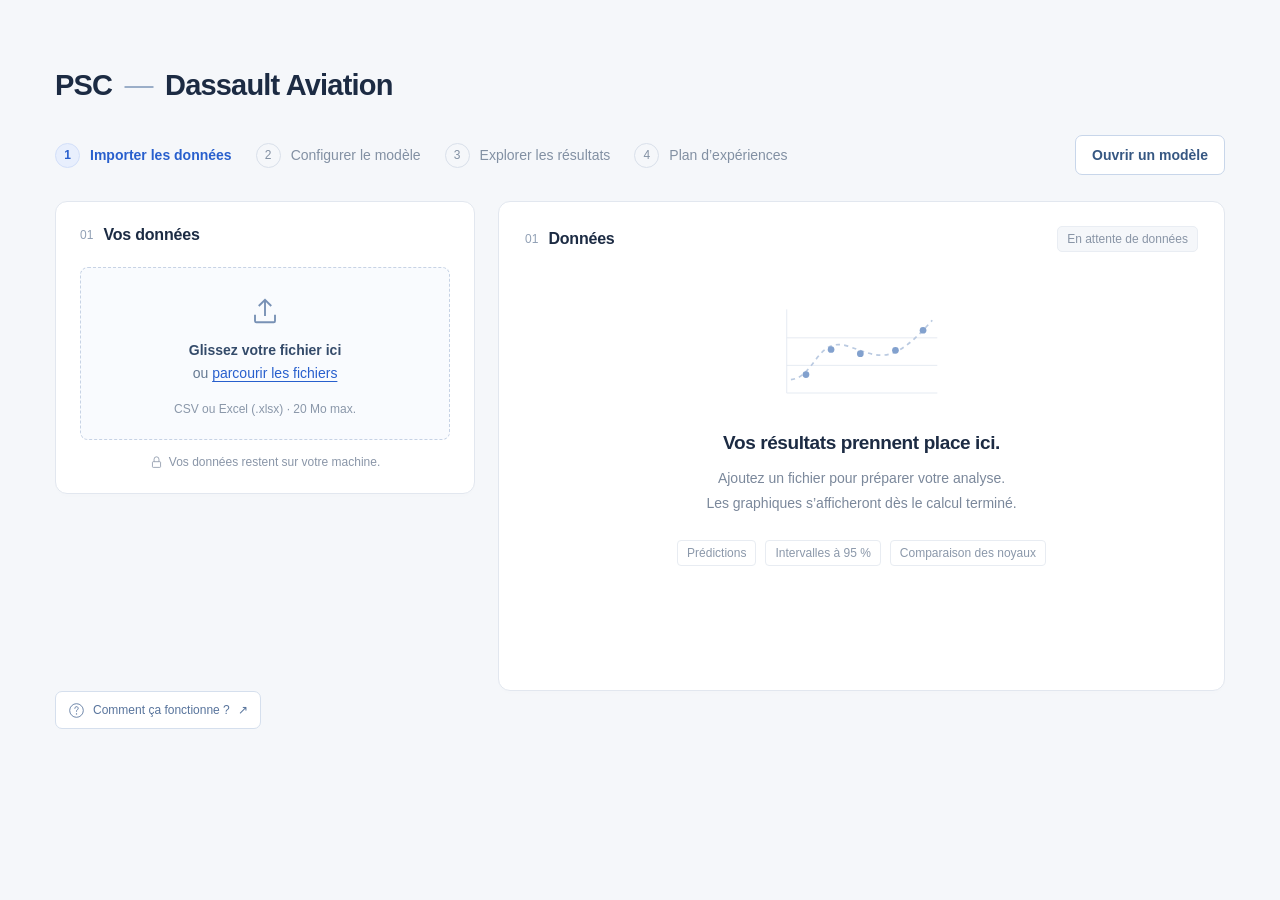
==== commit 45037cc3: "working..." ====
--- a/static/index.html
+++ b/static/index.html
@@ -17,10 +17,7 @@
 </head>
 <body>
 <main>
-<<<<<<< HEAD
-=======
-  <div class="page-heading"><h1>PSC <span class="brand-separator">—</span> Dassault Aviation</h1><a class="help-link" href="/static/fonctionnement.html" target="_blank" rel="noopener" aria-label="Comment ça fonctionne ? (nouvel onglet)"><svg width="17" height="17" viewBox="0 0 20 20" fill="none" aria-hidden="true"><circle cx="10" cy="10" r="8" stroke="currentColor"/><path d="M8 7.5a2 2 0 1 1 3 1.7c-.9.5-1 1-1 1.8" stroke="currentColor" stroke-linecap="round"/><circle cx="10" cy="14" r=".8" fill="currentColor"/></svg>Comment ça fonctionne ?<span aria-hidden="true">↗</span></a></div>
->>>>>>> e65e1086377861d7317f6b145ab4eed889feb04d
+  <div class="page-heading"><h1>PSC <span class="brand-separator">—</span> Dassault Aviation</h1></div>
   <nav class="workflow-nav" aria-label="Étapes de l’analyse">
     <ol class="steps">
       <li class="active" id="step1"><button type="button" data-step="1" aria-current="step" aria-controls="dropzone"><span>1</span>Importer les données</button></li>
